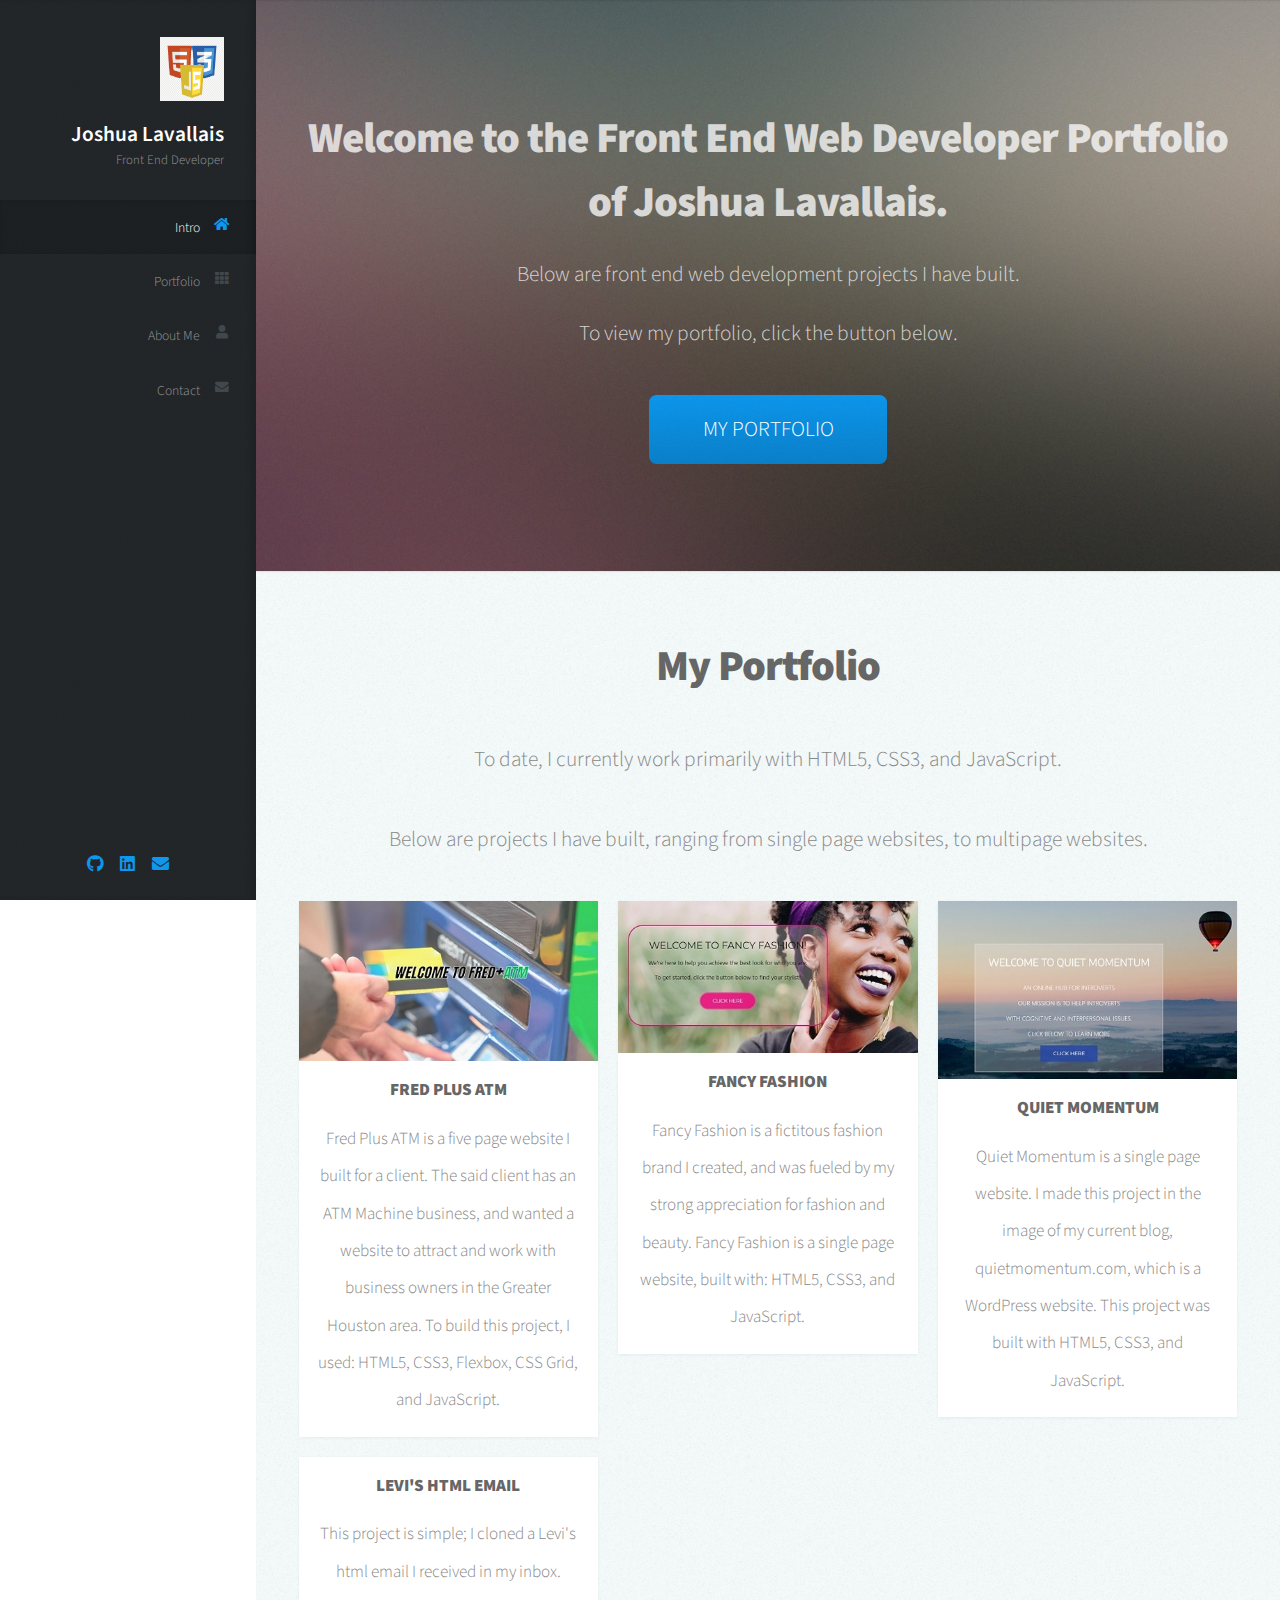
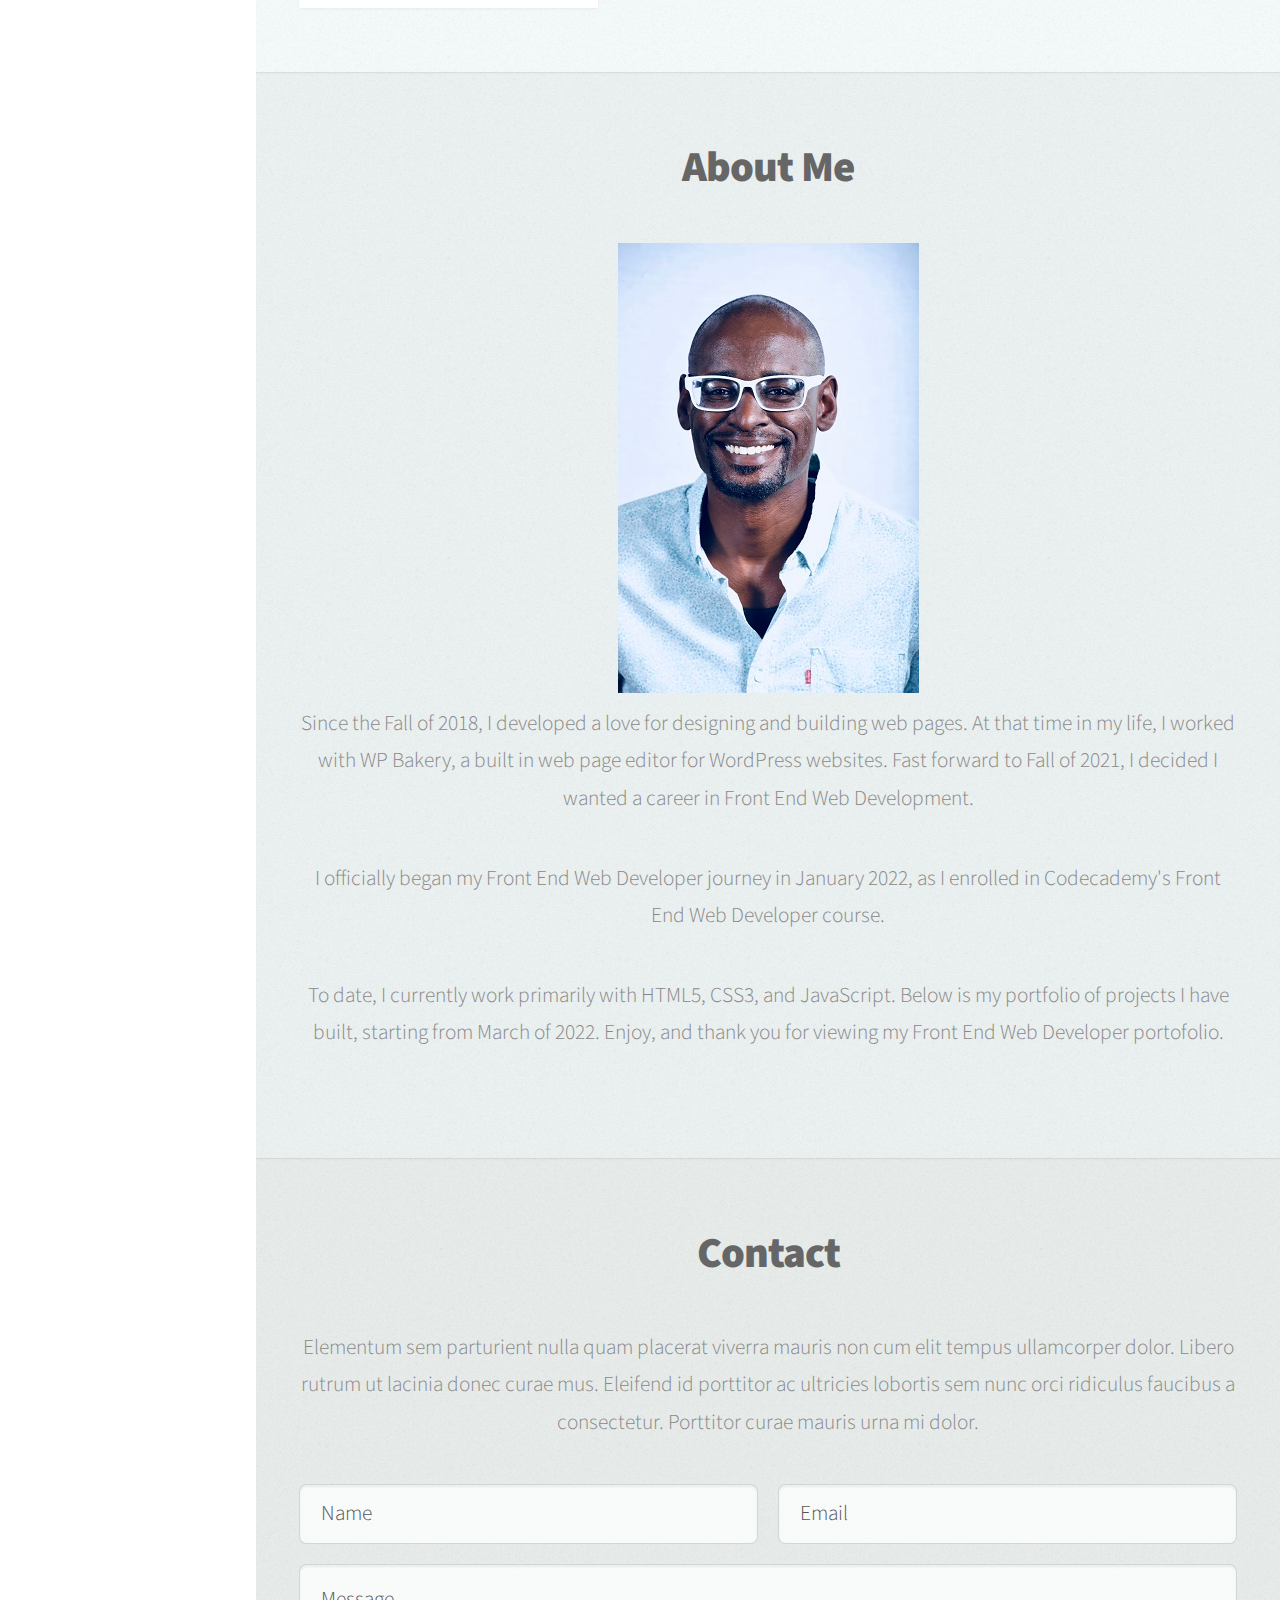
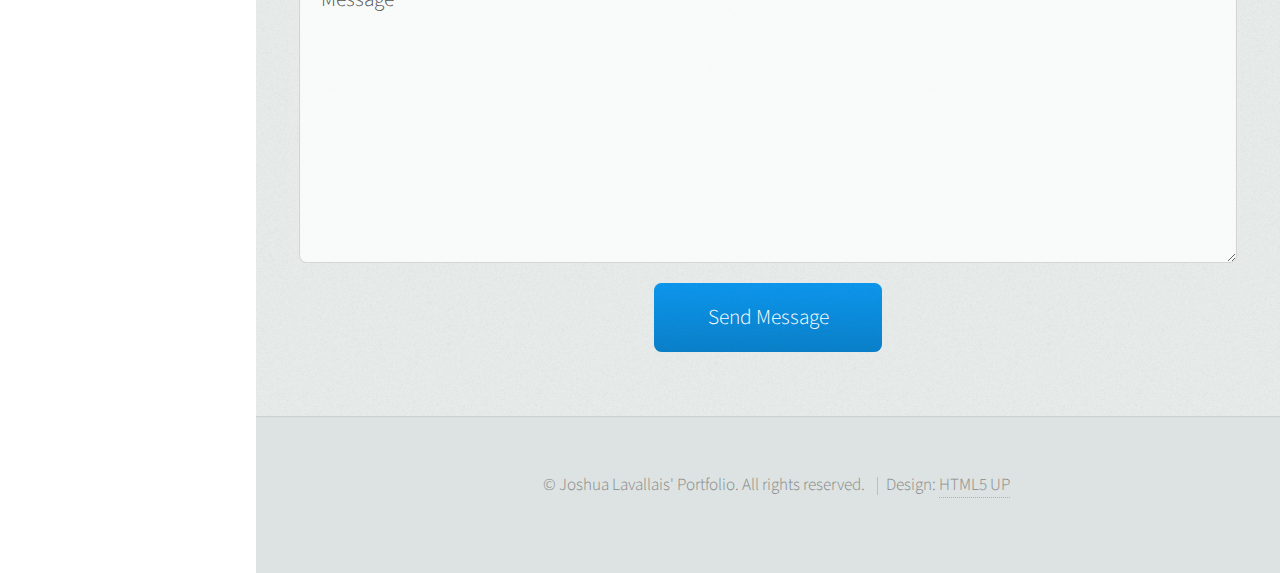
==== index.html @ dc290832 "Added new project link" ====
<!DOCTYPE HTML>
<!--
	Prologue by HTML5 UP
	html5up.net | @ajlkn
	Free for personal and commercial use under the CCA 3.0 license (html5up.net/license)
-->
<html>
	<head>
		<title>Prologue by HTML5 UP</title>
		<meta charset="utf-8" />
		<meta name="viewport" content="width=device-width, initial-scale=1, user-scalable=no" />
		<link rel="stylesheet" href="assets/css/main.css" />
	</head>
	<body class="is-preload">

		<!-- Header -->
			<div id="header">

				<div class="top">

					<!-- Logo -->
						<div id="logo">
							<span class="image avatar48"><img src="images/thefoundation.png" alt="" /></span>
							<h1 id="title">Joshua Lavallais</h1>
							<p>Front End Developer</p>
						</div>

					<!-- Nav -->
						<nav id="nav">
							<ul>
								<li><a href="#top" id="top-link"><span class="icon solid fa-home">Intro</span></a></li>
								<li><a href="#portfolio" id="portfolio-link"><span class="icon solid fa-th">Portfolio</span></a></li>
								<li><a href="#about" id="about-link"><span class="icon solid fa-user">About Me</span></a></li>
								<li><a href="#contact" id="contact-link"><span class="icon solid fa-envelope">Contact</span></a></li>
							</ul>
						</nav>

				</div>

				<div class="bottom">

					<!-- Social Icons -->
						<ul class="icons">

							<li><a href="#" class="icon brands fa-github"><span class="label">Github</span></a></li>
							<li><a href="#" class="icon brands fa-linkedin"><span class="label">Dribbble</span></a></li>
							<li><a href="#" class="icon solid fa-envelope"><span class="label">Email</span></a></li>
						</ul>

				</div>

			</div>

		<!-- Main -->
			<div id="main">

				<!-- Intro -->
					<section id="top" class="one dark cover">
						<div class="container">

							<header>
								<h2 class="alt">Welcome to the Front End Web Developer Portfolio</h2>
									<h2>of Joshua Lavallais.</h2>
								<p>Below are front end web development projects I have built.</p>
								<p>To view my portfolio, click the button below.</p>
							</header>

							<footer>
								<a href="#portfolio" class="button scrolly">MY PORTFOLIO</a>
							</footer>

						</div>
					</section>

				<!-- Portfolio -->
					<section id="portfolio" class="two">
						<div class="container">

							<header>
								<h2>My Portfolio</h2>
							</header>

							<p>To date, I currently work primarily with HTML5, CSS3, and JavaScript.</p>
							<p>Below are projects I have built, ranging from single page websites, to multipage websites.</p>

							<div class="row">
								<div class="col-4 col-12-mobile">
									<article class="item">
										<a href=https://joshuaj81.github.io/fredplusatm/index target="_blank" class="image fit"><img class="resize" src="images/fredplusatmthumb.jpg" alt="" /></a>
										<header>
											<h3>FRED PLUS ATM</h3>
											<p>Fred Plus ATM is a five page website I built for a client. The said client has an ATM Machine business, 
												and wanted a website to attract and work with business owners in the Greater Houston area. 
												To build this project, I used: HTML5, CSS3, Flexbox, CSS Grid, and JavaScript.</p>
										</header>
									</article>

								</div>
								<div class="col-4 col-12-mobile">
									<article class="item">
										<a href= https://joshuaj81.github.io/FANCYFASHIONPAGE/index target="_blank" class="image fit"><img class="resize" src="images/fancyfashiontitlecard.jpg" alt="" /></a>
										<header>
											<h3>FANCY FASHION</h3>
											<p>Fancy Fashion is a fictitous fashion brand I created, and was fueled by my strong appreciation for fashion and beauty. 
												Fancy Fashion is a single page website, built with: HTML5, CSS3, and JavaScript.</p>
										</header>
									</article>

								</div>
								<div class="col-4 col-12-mobile">
									<article class="item">
										<a href= https://joshuaj81.github.io/QuietMomentumProject/ target="_blank" class="image fit"><img class="resize" src="images/quietmomentumtitlecard.jpg" alt="" /></a>
										<header>
											<h3>QUIET MOMENTUM</h3>
											<p>Quiet Momentum is a single page website. I made this project in the image of my current blog, quietmomentum.com, 
												which is a WordPress website. This project was built with HTML5, CSS3, and JavaScript.</p>
										</header>
									</article>

								</div>

								<div class="col-4 col-12-mobile">
									<article class="item">
										<a href= https://joshuaj81.github.io/levis-html-email/ target="_blank" class="image fit"><img class="resize" src="images/levistitlecard.jpg" alt="" /></a>
										<header>
											<h3>LEVI'S HTML EMAIL</h3>
											<p>This project is simple; I cloned a Levi's html email I received in my inbox.</p>
										</header>
									</article>

								</div>

							</div>

						</div>
					</section>

				<!-- About Me -->
					<section id="about" class="three">
						<div class="container">

							<header>
								<h2>About Me</h2>
							</header>

							<img src="images/portfoliopic.jpg" alt="" />

							<p>Since the Fall of 2018, I developed a love for designing and building web pages. At that time in my life, I worked with WP Bakery, 
								a built in web page editor for WordPress websites. 
								Fast forward to Fall of 2021, I decided I wanted a career in Front End Web Development.</p>

								<p>I officially began my Front End Web Developer journey in January 2022, as I enrolled in Codecademy's Front End Web Developer course.</p>
								
								<p>To date, I currently work primarily with HTML5, CSS3, and JavaScript. 
								Below is my portfolio of projects I have built, starting from March of 2022. 
								Enjoy, and thank you for viewing my Front End Web Developer portofolio.</p>

						</div>
					</section>

				<!-- Contact -->
					<section id="contact" class="four">
						<div class="container">

							<header>
								<h2>Contact</h2>
							</header>

							<p>Elementum sem parturient nulla quam placerat viverra
							mauris non cum elit tempus ullamcorper dolor. Libero rutrum ut lacinia
							donec curae mus. Eleifend id porttitor ac ultricies lobortis sem nunc
							orci ridiculus faucibus a consectetur. Porttitor curae mauris urna mi dolor.</p>

							<form method="post" action="#">
								<div class="row">
									<div class="col-6 col-12-mobile"><input type="text" name="name" placeholder="Name" /></div>
									<div class="col-6 col-12-mobile"><input type="text" name="email" placeholder="Email" /></div>
									<div class="col-12">
										<textarea name="message" placeholder="Message"></textarea>
									</div>
									<div class="col-12">
										<input type="submit" value="Send Message" />
									</div>
								</div>
							</form>

						</div>
					</section>

			</div>

		<!-- Footer -->
			<div id="footer">

				<!-- Copyright -->
					<ul class="copyright">
						<li>&copy; Joshua Lavallais' Portfolio. All rights reserved.</li>
						<li>Design: <a href="http://html5up.net">HTML5 UP</a></li>
					</ul>

			</div>

		<!-- Scripts -->
			<script src="assets/js/jquery.min.js"></script>
			<script src="assets/js/jquery.scrolly.min.js"></script>
			<script src="assets/js/jquery.scrollex.min.js"></script>
			<script src="assets/js/browser.min.js"></script>
			<script src="assets/js/breakpoints.min.js"></script>
			<script src="assets/js/util.js"></script>
			<script src="assets/js/main.js"></script>

	</body>
</html>
---- assets/css/main.css ----
@import url("fontawesome-all.min.css");
@import url("https://fonts.googleapis.com/css?family=Source+Sans+Pro:300,300italic,400,600");

/*
	Prologue by HTML5 UP
	html5up.net | @ajlkn
	Free for personal and commercial use under the CCA 3.0 license (html5up.net/license)
*/

html, body, div, span, applet, object,
iframe, h1, h2, h3, h4, h5, h6, p, blockquote,
pre, a, abbr, acronym, address, big, cite,
code, del, dfn, em, img, ins, kbd, q, s, samp,
small, strike, strong, sub, sup, tt, var, b,
u, i, center, dl, dt, dd, ol, ul, li, fieldset,
form, label, legend, table, caption, tbody,
tfoot, thead, tr, th, td, article, aside,
canvas, details, embed, figure, figcaption,
footer, header, hgroup, menu, nav, output, ruby,
section, summary, time, mark, audio, video {
	margin: 0;
	padding: 0;
	border: 0;
	font-size: 100%;
	font: inherit;
	vertical-align: baseline;}

article, aside, details, figcaption, figure,
footer, header, hgroup, menu, nav, section {
	display: block;}

body {
	line-height: 1;
}

ol, ul {
	list-style: none;
}

blockquote, q {
	quotes: none;
}

	blockquote:before, blockquote:after, q:before, q:after {
		content: '';
		content: none;
	}

table {
	border-collapse: collapse;
	border-spacing: 0;
}

body {
	-webkit-text-size-adjust: none;
}

mark {
	background-color: transparent;
	color: inherit;
}

input::-moz-focus-inner {
	border: 0;
	padding: 0;
}

input, select, textarea {
	-moz-appearance: none;
	-webkit-appearance: none;
	-ms-appearance: none;
	appearance: none;
}

/* Basic */

	html {
		box-sizing: border-box;
	}

	*, *:before, *:after {
		box-sizing: inherit;
	}

	body {
		background: #fff;
		font-family: 'Source Sans Pro', sans-serif;
		font-size: 19pt;
		font-weight: 300;
		line-height: 1.75em;
		color: #888;
	}

		body.is-preload *, body.is-preload *:before, body.is-preload *:after {
			-moz-animation: none !important;
			-webkit-animation: none !important;
			-ms-animation: none !important;
			animation: none !important;
			-moz-transition: none !important;
			-webkit-transition: none !important;
			-ms-transition: none !important;
			transition: none !important;
		}

	input, textarea, select {
		font-family: 'Source Sans Pro', sans-serif;
		font-size: 19pt;
		font-weight: 300;
		line-height: 1.75em;
		color: #888;
	}

	h1, h2, h3, h4, h5, h6 {
		font-weight: 900;
		color: #666;
		line-height: 1.5em;
	}

	h1 a, h2 a, h3 a, h4 a, h5 a, h6 a {
		color: inherit;
		text-decoration: none;
	}

		h1 a strong, h2 a strong, h3 a strong, h4 a strong, h5 a strong, h6 a strong {
			color: #333;
		}

	h2 {
		font-size: 2em;
		letter-spacing: -1px;
	}

		h2.alt {
			color: #888;
		}

			h2.alt strong {
				color: #666;
			}

	h3 {
		font-size: 1.5em;
	}

	header {
		margin: 0 0 2em 0;
	}

		header > p {
			margin: 1em 0 0 0;
		}

	footer {
		margin: 2em 0 0 0;
	}

	strong, b {
		font-weight: 300;
		color: #666;
	}

	em, i {
		font-style: italic;
	}

	a {
		text-decoration: none;
		color: inherit;
		border-bottom: dotted 1px rgba(128, 128, 128, 0.5);
		-moz-transition: color 0.35s ease-in-out, border-bottom-color 0.35s ease-in-out;
		-webkit-transition: color 0.35s ease-in-out, border-bottom-color 0.35s ease-in-out;
		-ms-transition: color 0.35s ease-in-out, border-bottom-color 0.35s ease-in-out;
		transition: color 0.35s ease-in-out, border-bottom-color 0.35s ease-in-out;
		outline: 0;
	}

		a:hover {
			color: #E27689;
			border-bottom-color: rgba(255, 255, 255, 0);
		}

	sub {
		position: relative;
		top: 0.5em;
		font-size: 0.8em;
	}

	sup {
		position: relative;
		top: -0.5em;
		font-size: 0.8em;
	}

	hr {
		border: 0;
		border-top: solid 1px #ddd;
	}

	blockquote {
		border-left: solid 0.5em #ddd;
		padding: 1em 0 1em 2em;
		font-style: italic;
	}

	p, ul, ol, dl, table {
		margin-bottom: 2em;
	}

	br.clear {
		clear: both;
	}

/* Container */

	.container {
		margin: 0 auto;
		max-width: 100%;
		width: 1400px;
	}

		@media screen and (min-width: 961px) and (max-width: 1880px) {

			.container {
				width: 1200px;
			}

		}

		@media screen and (min-width: 961px) and (max-width: 1620px) {

			.container {
				width: 960px;
			}

		}

		@media screen and (min-width: 961px) and (max-width: 1320px) {

			.container {
				width: 100%;
			}

		}

		@media screen and (max-width: 960px) {

			.container {
				width: 100%;
			}

		}

		@media screen and (max-width: 736px) {

			.container {
				width: 100%;
			}

		}

/* Row */

	.row {
		display: flex;
		flex-wrap: wrap;
		box-sizing: border-box;
		align-items: stretch;
	}

		.row > * {
			box-sizing: border-box;
		}

		.row.gtr-uniform > * > :last-child {
			margin-bottom: 0;
		}

		.row.aln-left {
			justify-content: flex-start;
		}

		.row.aln-center {
			justify-content: center;
		}

		.row.aln-right {
			justify-content: flex-end;
		}

		.row.aln-top {
			align-items: flex-start;
		}

		.row.aln-middle {
			align-items: center;
		}

		.row.aln-bottom {
			align-items: flex-end;
		}

		.row > .imp {
			order: -1;
		}

		.row > .col-1 {
			width: 8.33333%;
		}

		.row > .off-1 {
			margin-left: 8.33333%;
		}

		.row > .col-2 {
			width: 16.66667%;
		}

		.row > .off-2 {
			margin-left: 16.66667%;
		}

		.row > .col-3 {
			width: 25%;
		}

		.row > .off-3 {
			margin-left: 25%;
		}

		.row > .col-4 {
			width: 33.33333%;
		}

		.row > .off-4 {
			margin-left: 33.33333%;
		}

		.row > .col-5 {
			width: 41.66667%;
		}

		.row > .off-5 {
			margin-left: 41.66667%;
		}

		.row > .col-6 {
			width: 50%;
		}

		.row > .off-6 {
			margin-left: 50%;
		}

		.row > .col-7 {
			width: 58.33333%;
		}

		.row > .off-7 {
			margin-left: 58.33333%;
		}

		.row > .col-8 {
			width: 66.66667%;
		}

		.row > .off-8 {
			margin-left: 66.66667%;
		}

		.row > .col-9 {
			width: 75%;
		}

		.row > .off-9 {
			margin-left: 75%;
		}

		.row > .col-10 {
			width: 83.33333%;
		}

		.row > .off-10 {
			margin-left: 83.33333%;
		}

		.row > .col-11 {
			width: 91.66667%;
		}

		.row > .off-11 {
			margin-left: 91.66667%;
		}

		.row > .col-12 {
			width: 100%;
		}

		.row > .off-12 {
			margin-left: 100%;
		}

		.row.gtr-0 {
			margin-top: 0px;
			margin-left: 0px;
		}

			.row.gtr-0 > * {
				padding: 0px 0 0 0px;
			}

			.row.gtr-0.gtr-uniform {
				margin-top: 0px;
			}

				.row.gtr-0.gtr-uniform > * {
					padding-top: 0px;
				}

		.row.gtr-25 {
			margin-top: -10px;
			margin-left: -10px;
		}

			.row.gtr-25 > * {
				padding: 10px 0 0 10px;
			}

			.row.gtr-25.gtr-uniform {
				margin-top: -10px;
			}

				.row.gtr-25.gtr-uniform > * {
					padding-top: 10px;
				}

		.row.gtr-50 {
			margin-top: -20px;
			margin-left: -20px;
		}

			.row.gtr-50 > * {
				padding: 20px 0 0 20px;
			}

			.row.gtr-50.gtr-uniform {
				margin-top: -20px;
			}

				.row.gtr-50.gtr-uniform > * {
					padding-top: 20px;
				}

		.row {
			margin-top: -40px;
			margin-left: -40px;
		}

			.row > * {
				padding: 40px 0 0 40px;
			}

			.row.gtr-uniform {
				margin-top: -40px;
			}

				.row.gtr-uniform > * {
					padding-top: 40px;
				}

		.row.gtr-150 {
			margin-top: -60px;
			margin-left: -60px;
		}

			.row.gtr-150 > * {
				padding: 60px 0 0 60px;
			}

			.row.gtr-150.gtr-uniform {
				margin-top: -60px;
			}

				.row.gtr-150.gtr-uniform > * {
					padding-top: 60px;
				}

		.row.gtr-200 {
			margin-top: -80px;
			margin-left: -80px;
		}

			.row.gtr-200 > * {
				padding: 80px 0 0 80px;
			}

			.row.gtr-200.gtr-uniform {
				margin-top: -80px;
			}

				.row.gtr-200.gtr-uniform > * {
					padding-top: 80px;
				}

		@media screen and (min-width: 961px) and (max-width: 1880px) {

			.row {
				display: flex;
				flex-wrap: wrap;
				box-sizing: border-box;
				align-items: stretch;
			}

				.row > * {
					box-sizing: border-box;
				}

				.row.gtr-uniform > * > :last-child {
					margin-bottom: 0;
				}

				.row.aln-left {
					justify-content: flex-start;
				}

				.row.aln-center {
					justify-content: center;
				}

				.row.aln-right {
					justify-content: flex-end;
				}

				.row.aln-top {
					align-items: flex-start;
				}

				.row.aln-middle {
					align-items: center;
				}

				.row.aln-bottom {
					align-items: flex-end;
				}

				.row > .imp-wide {
					order: -1;
				}

				.row > .col-1-wide {
					width: 8.33333%;
				}

				.row > .off-1-wide {
					margin-left: 8.33333%;
				}

				.row > .col-2-wide {
					width: 16.66667%;
				}

				.row > .off-2-wide {
					margin-left: 16.66667%;
				}

				.row > .col-3-wide {
					width: 25%;
				}

				.row > .off-3-wide {
					margin-left: 25%;
				}

				.row > .col-4-wide {
					width: 33.33333%;
				}

				.row > .off-4-wide {
					margin-left: 33.33333%;
				}

				.row > .col-5-wide {
					width: 41.66667%;
				}

				.row > .off-5-wide {
					margin-left: 41.66667%;
				}

				.row > .col-6-wide {
					width: 50%;
				}

				.row > .off-6-wide {
					margin-left: 50%;
				}

				.row > .col-7-wide {
					width: 58.33333%;
				}

				.row > .off-7-wide {
					margin-left: 58.33333%;
				}

				.row > .col-8-wide {
					width: 66.66667%;
				}

				.row > .off-8-wide {
					margin-left: 66.66667%;
				}

				.row > .col-9-wide {
					width: 75%;
				}

				.row > .off-9-wide {
					margin-left: 75%;
				}

				.row > .col-10-wide {
					width: 83.33333%;
				}

				.row > .off-10-wide {
					margin-left: 83.33333%;
				}

				.row > .col-11-wide {
					width: 91.66667%;
				}

				.row > .off-11-wide {
					margin-left: 91.66667%;
				}

				.row > .col-12-wide {
					width: 100%;
				}

				.row > .off-12-wide {
					margin-left: 100%;
				}

				.row.gtr-0 {
					margin-top: 0px;
					margin-left: 0px;
				}

					.row.gtr-0 > * {
						padding: 0px 0 0 0px;
					}

					.row.gtr-0.gtr-uniform {
						margin-top: 0px;
					}

						.row.gtr-0.gtr-uniform > * {
							padding-top: 0px;
						}

				.row.gtr-25 {
					margin-top: -10px;
					margin-left: -10px;
				}

					.row.gtr-25 > * {
						padding: 10px 0 0 10px;
					}

					.row.gtr-25.gtr-uniform {
						margin-top: -10px;
					}

						.row.gtr-25.gtr-uniform > * {
							padding-top: 10px;
						}

				.row.gtr-50 {
					margin-top: -20px;
					margin-left: -20px;
				}

					.row.gtr-50 > * {
						padding: 20px 0 0 20px;
					}

					.row.gtr-50.gtr-uniform {
						margin-top: -20px;
					}

						.row.gtr-50.gtr-uniform > * {
							padding-top: 20px;
						}

				.row {
					margin-top: -40px;
					margin-left: -40px;
				}

					.row > * {
						padding: 40px 0 0 40px;
					}

					.row.gtr-uniform {
						margin-top: -40px;
					}

						.row.gtr-uniform > * {
							padding-top: 40px;
						}

				.row.gtr-150 {
					margin-top: -60px;
					margin-left: -60px;
				}

					.row.gtr-150 > * {
						padding: 60px 0 0 60px;
					}

					.row.gtr-150.gtr-uniform {
						margin-top: -60px;
					}

						.row.gtr-150.gtr-uniform > * {
							padding-top: 60px;
						}

				.row.gtr-200 {
					margin-top: -80px;
					margin-left: -80px;
				}

					.row.gtr-200 > * {
						padding: 80px 0 0 80px;
					}

					.row.gtr-200.gtr-uniform {
						margin-top: -80px;
					}

						.row.gtr-200.gtr-uniform > * {
							padding-top: 80px;
						}

		}

		@media screen and (min-width: 961px) and (max-width: 1620px) {

			.row {
				display: flex;
				flex-wrap: wrap;
				box-sizing: border-box;
				align-items: stretch;
			}

				.row > * {
					box-sizing: border-box;
				}

				.row.gtr-uniform > * > :last-child {
					margin-bottom: 0;
				}

				.row.aln-left {
					justify-content: flex-start;
				}

				.row.aln-center {
					justify-content: center;
				}

				.row.aln-right {
					justify-content: flex-end;
				}

				.row.aln-top {
					align-items: flex-start;
				}

				.row.aln-middle {
					align-items: center;
				}

				.row.aln-bottom {
					align-items: flex-end;
				}

				.row > .imp-normal {
					order: -1;
				}

				.row > .col-1-normal {
					width: 8.33333%;
				}

				.row > .off-1-normal {
					margin-left: 8.33333%;
				}

				.row > .col-2-normal {
					width: 16.66667%;
				}

				.row > .off-2-normal {
					margin-left: 16.66667%;
				}

				.row > .col-3-normal {
					width: 25%;
				}

				.row > .off-3-normal {
					margin-left: 25%;
				}

				.row > .col-4-normal {
					width: 33.33333%;
				}

				.row > .off-4-normal {
					margin-left: 33.33333%;
				}

				.row > .col-5-normal {
					width: 41.66667%;
				}

				.row > .off-5-normal {
					margin-left: 41.66667%;
				}

				.row > .col-6-normal {
					width: 50%;
				}

				.row > .off-6-normal {
					margin-left: 50%;
				}

				.row > .col-7-normal {
					width: 58.33333%;
				}

				.row > .off-7-normal {
					margin-left: 58.33333%;
				}

				.row > .col-8-normal {
					width: 66.66667%;
				}

				.row > .off-8-normal {
					margin-left: 66.66667%;
				}

				.row > .col-9-normal {
					width: 75%;
				}

				.row > .off-9-normal {
					margin-left: 75%;
				}

				.row > .col-10-normal {
					width: 83.33333%;
				}

				.row > .off-10-normal {
					margin-left: 83.33333%;
				}

				.row > .col-11-normal {
					width: 91.66667%;
				}

				.row > .off-11-normal {
					margin-left: 91.66667%;
				}

				.row > .col-12-normal {
					width: 100%;
				}

				.row > .off-12-normal {
					margin-left: 100%;
				}

				.row.gtr-0 {
					margin-top: 0px;
					margin-left: 0px;
				}

					.row.gtr-0 > * {
						padding: 0px 0 0 0px;
					}

					.row.gtr-0.gtr-uniform {
						margin-top: 0px;
					}

						.row.gtr-0.gtr-uniform > * {
							padding-top: 0px;
						}

				.row.gtr-25 {
					margin-top: -10px;
					margin-left: -10px;
				}

					.row.gtr-25 > * {
						padding: 10px 0 0 10px;
					}

					.row.gtr-25.gtr-uniform {
						margin-top: -10px;
					}

						.row.gtr-25.gtr-uniform > * {
							padding-top: 10px;
						}

				.row.gtr-50 {
					margin-top: -20px;
					margin-left: -20px;
				}

					.row.gtr-50 > * {
						padding: 20px 0 0 20px;
					}

					.row.gtr-50.gtr-uniform {
						margin-top: -20px;
					}

						.row.gtr-50.gtr-uniform > * {
							padding-top: 20px;
						}

				.row {
					margin-top: -40px;
					margin-left: -40px;
				}

					.row > * {
						padding: 40px 0 0 40px;
					}

					.row.gtr-uniform {
						margin-top: -40px;
					}

						.row.gtr-uniform > * {
							padding-top: 40px;
						}

				.row.gtr-150 {
					margin-top: -60px;
					margin-left: -60px;
				}

					.row.gtr-150 > * {
						padding: 60px 0 0 60px;
					}

					.row.gtr-150.gtr-uniform {
						margin-top: -60px;
					}

						.row.gtr-150.gtr-uniform > * {
							padding-top: 60px;
						}

				.row.gtr-200 {
					margin-top: -80px;
					margin-left: -80px;
				}

					.row.gtr-200 > * {
						padding: 80px 0 0 80px;
					}

					.row.gtr-200.gtr-uniform {
						margin-top: -80px;
					}

						.row.gtr-200.gtr-uniform > * {
							padding-top: 80px;
						}

		}

		@media screen and (min-width: 961px) and (max-width: 1320px) {

			.row {
				display: flex;
				flex-wrap: wrap;
				box-sizing: border-box;
				align-items: stretch;
			}

				.row > * {
					box-sizing: border-box;
				}

				.row.gtr-uniform > * > :last-child {
					margin-bottom: 0;
				}

				.row.aln-left {
					justify-content: flex-start;
				}

				.row.aln-center {
					justify-content: center;
				}

				.row.aln-right {
					justify-content: flex-end;
				}

				.row.aln-top {
					align-items: flex-start;
				}

				.row.aln-middle {
					align-items: center;
				}

				.row.aln-bottom {
					align-items: flex-end;
				}

				.row > .imp-narrow {
					order: -1;
				}

				.row > .col-1-narrow {
					width: 8.33333%;
				}

				.row > .off-1-narrow {
					margin-left: 8.33333%;
				}

				.row > .col-2-narrow {
					width: 16.66667%;
				}

				.row > .off-2-narrow {
					margin-left: 16.66667%;
				}

				.row > .col-3-narrow {
					width: 25%;
				}

				.row > .off-3-narrow {
					margin-left: 25%;
				}

				.row > .col-4-narrow {
					width: 33.33333%;
				}

				.row > .off-4-narrow {
					margin-left: 33.33333%;
				}

				.row > .col-5-narrow {
					width: 41.66667%;
				}

				.row > .off-5-narrow {
					margin-left: 41.66667%;
				}

				.row > .col-6-narrow {
					width: 50%;
				}

				.row > .off-6-narrow {
					margin-left: 50%;
				}

				.row > .col-7-narrow {
					width: 58.33333%;
				}

				.row > .off-7-narrow {
					margin-left: 58.33333%;
				}

				.row > .col-8-narrow {
					width: 66.66667%;
				}

				.row > .off-8-narrow {
					margin-left: 66.66667%;
				}

				.row > .col-9-narrow {
					width: 75%;
				}

				.row > .off-9-narrow {
					margin-left: 75%;
				}

				.row > .col-10-narrow {
					width: 83.33333%;
				}

				.row > .off-10-narrow {
					margin-left: 83.33333%;
				}

				.row > .col-11-narrow {
					width: 91.66667%;
				}

				.row > .off-11-narrow {
					margin-left: 91.66667%;
				}

				.row > .col-12-narrow {
					width: 100%;
				}

				.row > .off-12-narrow {
					margin-left: 100%;
				}

				.row.gtr-0 {
					margin-top: 0px;
					margin-left: 0px;
				}

					.row.gtr-0 > * {
						padding: 0px 0 0 0px;
					}

					.row.gtr-0.gtr-uniform {
						margin-top: 0px;
					}

						.row.gtr-0.gtr-uniform > * {
							padding-top: 0px;
						}

				.row.gtr-25 {
					margin-top: -5px;
					margin-left: -5px;
				}

					.row.gtr-25 > * {
						padding: 5px 0 0 5px;
					}

					.row.gtr-25.gtr-uniform {
						margin-top: -5px;
					}

						.row.gtr-25.gtr-uniform > * {
							padding-top: 5px;
						}

				.row.gtr-50 {
					margin-top: -10px;
					margin-left: -10px;
				}

					.row.gtr-50 > * {
						padding: 10px 0 0 10px;
					}

					.row.gtr-50.gtr-uniform {
						margin-top: -10px;
					}

						.row.gtr-50.gtr-uniform > * {
							padding-top: 10px;
						}

				.row {
					margin-top: -20px;
					margin-left: -20px;
				}

					.row > * {
						padding: 20px 0 0 20px;
					}

					.row.gtr-uniform {
						margin-top: -20px;
					}

						.row.gtr-uniform > * {
							padding-top: 20px;
						}

				.row.gtr-150 {
					margin-top: -30px;
					margin-left: -30px;
				}

					.row.gtr-150 > * {
						padding: 30px 0 0 30px;
					}

					.row.gtr-150.gtr-uniform {
						margin-top: -30px;
					}

						.row.gtr-150.gtr-uniform > * {
							padding-top: 30px;
						}

				.row.gtr-200 {
					margin-top: -40px;
					margin-left: -40px;
				}

					.row.gtr-200 > * {
						padding: 40px 0 0 40px;
					}

					.row.gtr-200.gtr-uniform {
						margin-top: -40px;
					}

						.row.gtr-200.gtr-uniform > * {
							padding-top: 40px;
						}

		}

		@media screen and (max-width: 960px) {

			.row {
				display: flex;
				flex-wrap: wrap;
				box-sizing: border-box;
				align-items: stretch;
			}

				.row > * {
					box-sizing: border-box;
				}

				.row.gtr-uniform > * > :last-child {
					margin-bottom: 0;
				}

				.row.aln-left {
					justify-content: flex-start;
				}

				.row.aln-center {
					justify-content: center;
				}

				.row.aln-right {
					justify-content: flex-end;
				}

				.row.aln-top {
					align-items: flex-start;
				}

				.row.aln-middle {
					align-items: center;
				}

				.row.aln-bottom {
					align-items: flex-end;
				}

				.row > .imp-narrower {
					order: -1;
				}

				.row > .col-1-narrower {
					width: 8.33333%;
				}

				.row > .off-1-narrower {
					margin-left: 8.33333%;
				}

				.row > .col-2-narrower {
					width: 16.66667%;
				}

				.row > .off-2-narrower {
					margin-left: 16.66667%;
				}

				.row > .col-3-narrower {
					width: 25%;
				}

				.row > .off-3-narrower {
					margin-left: 25%;
				}

				.row > .col-4-narrower {
					width: 33.33333%;
				}

				.row > .off-4-narrower {
					margin-left: 33.33333%;
				}

				.row > .col-5-narrower {
					width: 41.66667%;
				}

				.row > .off-5-narrower {
					margin-left: 41.66667%;
				}

				.row > .col-6-narrower {
					width: 50%;
				}

				.row > .off-6-narrower {
					margin-left: 50%;
				}

				.row > .col-7-narrower {
					width: 58.33333%;
				}

				.row > .off-7-narrower {
					margin-left: 58.33333%;
				}

				.row > .col-8-narrower {
					width: 66.66667%;
				}

				.row > .off-8-narrower {
					margin-left: 66.66667%;
				}

				.row > .col-9-narrower {
					width: 75%;
				}

				.row > .off-9-narrower {
					margin-left: 75%;
				}

				.row > .col-10-narrower {
					width: 83.33333%;
				}

				.row > .off-10-narrower {
					margin-left: 83.33333%;
				}

				.row > .col-11-narrower {
					width: 91.66667%;
				}

				.row > .off-11-narrower {
					margin-left: 91.66667%;
				}

				.row > .col-12-narrower {
					width: 100%;
				}

				.row > .off-12-narrower {
					margin-left: 100%;
				}

				.row.gtr-0 {
					margin-top: 0px;
					margin-left: 0px;
				}

					.row.gtr-0 > * {
						padding: 0px 0 0 0px;
					}

					.row.gtr-0.gtr-uniform {
						margin-top: 0px;
					}

						.row.gtr-0.gtr-uniform > * {
							padding-top: 0px;
						}

				.row.gtr-25 {
					margin-top: -5px;
					margin-left: -5px;
				}

					.row.gtr-25 > * {
						padding: 5px 0 0 5px;
					}

					.row.gtr-25.gtr-uniform {
						margin-top: -5px;
					}

						.row.gtr-25.gtr-uniform > * {
							padding-top: 5px;
						}

				.row.gtr-50 {
					margin-top: -10px;
					margin-left: -10px;
				}

					.row.gtr-50 > * {
						padding: 10px 0 0 10px;
					}

					.row.gtr-50.gtr-uniform {
						margin-top: -10px;
					}

						.row.gtr-50.gtr-uniform > * {
							padding-top: 10px;
						}

				.row {
					margin-top: -20px;
					margin-left: -20px;
				}

					.row > * {
						padding: 20px 0 0 20px;
					}

					.row.gtr-uniform {
						margin-top: -20px;
					}

						.row.gtr-uniform > * {
							padding-top: 20px;
						}

				.row.gtr-150 {
					margin-top: -30px;
					margin-left: -30px;
				}

					.row.gtr-150 > * {
						padding: 30px 0 0 30px;
					}

					.row.gtr-150.gtr-uniform {
						margin-top: -30px;
					}

						.row.gtr-150.gtr-uniform > * {
							padding-top: 30px;
						}

				.row.gtr-200 {
					margin-top: -40px;
					margin-left: -40px;
				}

					.row.gtr-200 > * {
						padding: 40px 0 0 40px;
					}

					.row.gtr-200.gtr-uniform {
						margin-top: -40px;
					}

						.row.gtr-200.gtr-uniform > * {
							padding-top: 40px;
						}

		}

		@media screen and (max-width: 736px) {

			.row {
				display: flex;
				flex-wrap: wrap;
				box-sizing: border-box;
				align-items: stretch;
			}

				.row > * {
					box-sizing: border-box;
				}

				.row.gtr-uniform > * > :last-child {
					margin-bottom: 0;
				}

				.row.aln-left {
					justify-content: flex-start;
				}

				.row.aln-center {
					justify-content: center;
				}

				.row.aln-right {
					justify-content: flex-end;
				}

				.row.aln-top {
					align-items: flex-start;
				}

				.row.aln-middle {
					align-items: center;
				}

				.row.aln-bottom {
					align-items: flex-end;
				}

				.row > .imp-mobile {
					order: -1;
				}

				.row > .col-1-mobile {
					width: 8.33333%;
				}

				.row > .off-1-mobile {
					margin-left: 8.33333%;
				}

				.row > .col-2-mobile {
					width: 16.66667%;
				}

				.row > .off-2-mobile {
					margin-left: 16.66667%;
				}

				.row > .col-3-mobile {
					width: 25%;
				}

				.row > .off-3-mobile {
					margin-left: 25%;
				}

				.row > .col-4-mobile {
					width: 33.33333%;
				}

				.row > .off-4-mobile {
					margin-left: 33.33333%;
				}

				.row > .col-5-mobile {
					width: 41.66667%;
				}

				.row > .off-5-mobile {
					margin-left: 41.66667%;
				}

				.row > .col-6-mobile {
					width: 50%;
				}

				.row > .off-6-mobile {
					margin-left: 50%;
				}

				.row > .col-7-mobile {
					width: 58.33333%;
				}

				.row > .off-7-mobile {
					margin-left: 58.33333%;
				}

				.row > .col-8-mobile {
					width: 66.66667%;
				}

				.row > .off-8-mobile {
					margin-left: 66.66667%;
				}

				.row > .col-9-mobile {
					width: 75%;
				}

				.row > .off-9-mobile {
					margin-left: 75%;
				}

				.row > .col-10-mobile {
					width: 83.33333%;
				}

				.row > .off-10-mobile {
					margin-left: 83.33333%;
				}

				.row > .col-11-mobile {
					width: 91.66667%;
				}

				.row > .off-11-mobile {
					margin-left: 91.66667%;
				}

				.row > .col-12-mobile {
					width: 100%;
				}

				.row > .off-12-mobile {
					margin-left: 100%;
				}

				.row.gtr-0 {
					margin-top: 0px;
					margin-left: 0px;
				}

					.row.gtr-0 > * {
						padding: 0px 0 0 0px;
					}

					.row.gtr-0.gtr-uniform {
						margin-top: 0px;
					}

						.row.gtr-0.gtr-uniform > * {
							padding-top: 0px;
						}

				.row.gtr-25 {
					margin-top: -5px;
					margin-left: -5px;
				}

					.row.gtr-25 > * {
						padding: 5px 0 0 5px;
					}

					.row.gtr-25.gtr-uniform {
						margin-top: -5px;
					}

						.row.gtr-25.gtr-uniform > * {
							padding-top: 5px;
						}

				.row.gtr-50 {
					margin-top: -10px;
					margin-left: -10px;
				}

					.row.gtr-50 > * {
						padding: 10px 0 0 10px;
					}

					.row.gtr-50.gtr-uniform {
						margin-top: -10px;
					}

						.row.gtr-50.gtr-uniform > * {
							padding-top: 10px;
						}

				.row {
					margin-top: -20px;
					margin-left: -20px;
				}

					.row > * {
						padding: 20px 0 0 20px;
					}

					.row.gtr-uniform {
						margin-top: -20px;
					}

						.row.gtr-uniform > * {
							padding-top: 20px;
						}

				.row.gtr-150 {
					margin-top: -30px;
					margin-left: -30px;
				}

					.row.gtr-150 > * {
						padding: 30px 0 0 30px;
					}

					.row.gtr-150.gtr-uniform {
						margin-top: -30px;
					}

						.row.gtr-150.gtr-uniform > * {
							padding-top: 30px;
						}

				.row.gtr-200 {
					margin-top: -40px;
					margin-left: -40px;
				}

					.row.gtr-200 > * {
						padding: 40px 0 0 40px;
					}

					.row.gtr-200.gtr-uniform {
						margin-top: -40px;
					}

						.row.gtr-200.gtr-uniform > * {
							padding-top: 40px;
						}

		}

/* Sections/Article */

	section, article {
		margin-bottom: 3em;
	}

		section > :last-child,
		section > .container, section:last-child, article > :last-child,
		article > .container, article:last-child {
			margin-bottom: 0;
		}

		.row > section, .row > article {
			margin-bottom: 0;
		}

/* Image */

	.image {
		display: inline-block;
		border: 0;
	}

		.image img {
			display: block;
			width: 100%;
		}

		.image.avatar48 {
			width: 64px;
			height: 64px;
			
		}

			.image.avatar48 img {
				width: 64px;
				height: 64px;
			}

		.image.fit {
			display: block;
			width: 100%;
		}

		.image.featured {
			display: block;
			width: 100%;
			margin: 0 0 2em 0;
		}

		.image.left {
			float: left;
			margin: 0 2em 2em 0;
		}

		.image.centered {
			display: block;
			margin: 0 0 2em 0;
		}

			.image.centered img {
				margin: 0 auto;
				width: auto;
			}

/* List */

	ul {
		list-style: disc;
		padding-left: 1em;
	}

		ul li {
			padding-left: 0.5em;
		}

	ol {
		list-style: decimal;
		padding-left: 1.25em;
	}

		ol li {
			padding-left: 0.25em;
		}

/* Icons */

	ul.icons {
		cursor: default;
		list-style: none;
		padding-left: 0;
	}

		ul.icons li {
			display: inline-block;
			padding-left: 0;
		}

		ul.icons a {
			display: inline-block;
			width: 2em;
			height: 2em;
			line-height: 2em;
			text-align: center;
			border: 0;
		}

/* Form */

	form label {
		display: block;
		text-align: left;
		margin-bottom: 0.5em;
	}

	form input[type="text"],
	form input[type="email"],
	form input[type="password"],
	form select,
	form textarea {
		position: relative;
		-webkit-appearance: none;
		display: block;
		border: 0;
		outline: 0;
		background: #fff;
		background: rgba(255, 255, 255, 0.75);
		width: 100%;
		border-radius: 0.35em;
		padding: 0.75em 1em 0.75em 1em;
		box-shadow: inset 0 0.1em 0.1em 0 rgba(0, 0, 0, 0.05);
		border: solid 1px rgba(0, 0, 0, 0.15);
		-moz-transition: all 0.35s ease-in-out;
		-webkit-transition: all 0.35s ease-in-out;
		-ms-transition: all 0.35s ease-in-out;
		transition: all 0.35s ease-in-out;
	}

		form input[type="text"]:focus,
		form input[type="email"]:focus,
		form input[type="password"]:focus,
		form select:focus,
		form textarea:focus {
			box-shadow: 0 0 2px 1px #8ebebc;
			background: #fff;
		}

	form input[type="text"],
	form input[type="email"],
	form input[type="password"],
	form select {
		line-height: 1.25em;
	}

	form textarea {
		min-height: 14em;
	}

	form ::-webkit-input-placeholder {
		color: #555 !important;
	}

	form :-moz-placeholder {
		color: #555 !important;
	}

	form ::-moz-placeholder {
		color: #555 !important;
	}

	form :-ms-input-placeholder {
		color: #555 !important;
	}

	form ::-moz-focus-inner {
		border: 0;
	}

/* Table */

	table {
		width: 100%;
		text-align: left;
	}

		table tbody tr:nth-child(2n+2) {
			background: #f4f4f4;
		}

		table td {
			padding: 0.5em 1em 0.5em 1em;
		}

		table th {
			text-align: left;
			padding: 0.5em 1em 0.5em 1em;
			color: #fff;
			background: #222729 url("images/overlay.png");
		}

		table thead {
			background: #444;
			color: #fff;
		}

		table tfoot {
			background: #eee;
		}

/* Button */

	input[type="button"],
	input[type="submit"],
	input[type="reset"],
	button,
	.button {
		position: relative;
		display: inline-block;
		border-radius: 0.35em;
		color: #fff !important;
		text-decoration: none;
		padding: 0.75em 2.5em 0.75em 2.5em;
		background-color: #0d97ed;
		border: 0;
		cursor: pointer;
		background-image: -moz-linear-gradient(top, rgba(0, 0, 0, 0), rgba(0, 0, 0, 0.15)), url("images/overlay.png");
		background-image: -webkit-linear-gradient(top, rgba(0, 0, 0, 0), rgba(0, 0, 0, 0.15)), url("images/overlay.png");
		background-image: -ms-linear-gradient(top, rgba(0, 0, 0, 0), rgba(0, 0, 0, 0.15)), url("images/overlay.png");
		background-image: linear-gradient(top, rgba(0, 0, 0, 0), rgba(0, 0, 0, 0.15)), url("images/overlay.png");
		-moz-transition: background-color 0.35s ease-in-out;
		-webkit-transition: background-color 0.35s ease-in-out;
		-ms-transition: background-color 0.35s ease-in-out;
		transition: background-color 0.35s ease-in-out;
	}

		input[type="button"]:hover,
		input[type="submit"]:hover,
		input[type="reset"]:hover,
		button:hover,
		.button:hover {
			background-color: #9ececc;
		}

		input[type="button"]:active,
		input[type="submit"]:active,
		input[type="reset"]:active,
		button:active,
		.button:active {
			background-color: #7eaeac;
		}

/* Item */

	.item {
		box-shadow: 0 0.05em 0.15em 0 rgba(0, 0, 0, 0.05);
		margin-bottom: 40px;
	}

		.item header {
			background: #fff;
			margin: 0;
			padding: 1em 0 1em 0;
			font-size: 0.8em;
		}

			.item header h3 {
				font-size: 1em;
			}

				.item p {
					margin-left: 1rem;
					margin-right: 1rem;
				}

/* Icons */

	.icon {
		text-decoration: none;
		text-decoration: none;
	}

		.icon:before {
			-moz-osx-font-smoothing: grayscale;
			-webkit-font-smoothing: antialiased;
			display: inline-block;
			font-style: normal;
			font-variant: normal;
			text-rendering: auto;
			line-height: 1;
			text-transform: none !important;
			font-family: 'Font Awesome 5 Free';
			font-weight: 400;
		}

		.icon:before {
			line-height: inherit;
		}

		.icon > .label {
			display: none;
		}

		.icon.solid:before {
			font-weight: 900;
		}

		.icon.brands:before {
			font-family: 'Font Awesome 5 Brands';
		}

/* Header */

	#header {
		display: -moz-flex;
		display: -webkit-flex;
		display: -ms-flex;
		display: flex;
		-moz-flex-direction: column;
		-webkit-flex-direction: column;
		-ms-flex-direction: column;
		flex-direction: column;
		-moz-justify-content: space-between;
		-webkit-justify-content: space-between;
		-ms-justify-content: space-between;
		justify-content: space-between;
		background: #222629 url("images/overlay.png");
		box-shadow: inset -0.25em 0 0.25em 0 rgba(0, 0, 0, 0.1);
		color: #fff;
		height: 100%;
		left: 0;
		overflow-y: auto;
		position: fixed;
		text-align: right;
		top: 0;
		width: 375px;
	}

		#header .top {
			-moz-flex-grow: 1;
			-webkit-flex-grow: 1;
			-ms-flex-grow: 1;
			flex-grow: 1;
		}

		#header .bottom {
			-moz-flex-shrink: 0;
			-webkit-flex-shrink: 0;
			-ms-flex-shrink: 0;
			flex-shrink: 0;
			padding: 1.5em 0 0.75em 0;
		}

			#header .bottom > :last-child {
				margin-bottom: 0;
			}

		#header .icons {
			font-size: 0.8em;
			text-align: center;
		}

			#header .icons a {
				color:  #0d97ed;
				-moz-transition: color 0.35s ease-in-out;
				-webkit-transition: color 0.35s ease-in-out;
				-ms-transition: color 0.35s ease-in-out;
				transition: color 0.35s ease-in-out;
			}

				#header .icons a:hover {
					color: #fff;
				}

	#logo {
		position: relative;
		margin: 1.75em 1.5em 1.5em 1.5em;
		min-height: 48px;
		cursor: default;
	}

		#logo h1 {
			position: relative;
			color: #fff;
			font-weight: 600;
			font-size: 1em;
			line-height: 1em;
		}

		#logo p {
			position: relative;
			display: block;
			font-size: 0.6em;
			color: rgba(255, 255, 255, 0.5);
			line-height: 1.25em;
			margin: 0.5em 0 0 0;
		}

		#logo .image {
			position: absolute;
			left: 0;
			top: 0;
		}

	#nav ul {
		list-style: none;
		padding-left: 0;
		margin-bottom: 0;
	}

		#nav ul li {
			padding-left: 0;
		}

			#nav ul li a {
				display: block;
				padding: 0.5em 1.5em 0.5em 1.5em;
				color: rgba(255, 255, 255, 0.5);
				text-decoration: none;
				outline: 0;
				border: 0;
				-moz-transition: none;
				-webkit-transition: none;
				-ms-transition: none;
				transition: none;
			}

				#nav ul li a span {
					position: relative;
					display: block;
					font-size: 0.8em;
				}

					#nav ul li a span:before {
						position: absolute;
						left: 0;
						color: #41484c;
						text-align: center;
						width: 1.25em;
						line-height: 1.75em;
					}

				#nav ul li a.active {
					background: rgba(0, 0, 0, 0.15);
					box-shadow: inset 0 0 0.25em 0 rgba(0, 0, 0, 0.125);
					color: #fff;
				}

					#nav ul li a.active span:before {
						color: #0d97ed;
					}

/* Footer */

	#footer {
		margin-left: 375px;
		text-align: center;
		background-color: #dce3e2;
		padding: 3em 0 4em 0;
		box-shadow: inset 0 1px 0 0 rgba(0, 0, 0, 0.05), inset 0 0.1em 0.1em 0 rgba(0, 0, 0, 0.025);
		font-size: 0.8em;
	}

		#footer .copyright {
			cursor: default;
			margin: 0;
		}

			#footer .copyright li {
				display: inline-block;
				line-height: 1em;
				border-left: solid 1px rgba(128, 128, 128, 0.35);
				padding: 0 0 0 0.5em;
				margin: 0 0 0 0.5em;
			}

				#footer .copyright li:first-child {
					border-left: 0;
					padding-left: 0;
					margin-left: 0;
				}

/* Main */

	#main {
		margin-left: 375px;
	}

		#main > section {
			margin: 0;
			overflow: hidden;
			padding: 4em 0;
			box-shadow: inset 0 1px 0 0 rgba(0, 0, 0, 0.05), inset 0 0.1em 0.1em 0 rgba(0, 0, 0, 0.025);
			text-align: center;
			background-image: url("images/overlay.png");
		}

			#main > section.dark {
				color: #ddd;
				color: rgba(255, 255, 255, 0.75);
			}

				#main > section.dark h2, #main > section.dark h3, #main > section.dark h4, #main > section.dark h5, #main > section.dark h6 {
					color: inherit;
				}

				#main > section.dark strong {
					color: #fff;
					border-color: inherit;
				}

				#main > section.dark a {
					color: #fff;
					border-color: inherit;
				}

					#main > section.dark a:hover {
						border-bottom-color: rgba(255, 255, 255, 0);
					}

			#main > section.cover {
				padding: 10em 0;
				background-size: cover;
				background-position: center center;
			}

			#main > section.one {
				background-color: #81918E;
				background-image: url("../../images/banner.jpg");
			}

			#main > section.two {
				background-color: #f5fafa;
			}

			#main > section.three {
				background-color: #ecf1f1;
			}

			#main > section.four {
				background-color: #e8edec;
			}

/* Wide */

	@media screen and (min-width: 961px) and (max-width: 1880px) {

		/* Basic */

			body, input, textarea, select {
				font-size: 17pt;
			}

		/* Header */

			#header {
				width: 300px;
			}

		/* Footer */

			#footer {
				margin-left: 300px;
			}

		/* Main */

			#main {
				margin-left: 300px;
			}

	}

/* Normal */

	@media screen and (min-width: 961px) and (max-width: 1620px) {

		/* Main */

			#main > section {
				padding: 3em 0;
			}

			#main section.cover {
				padding: 5em 0;
			}

	}

/* Narrow */

	@media screen and (min-width: 961px) and (max-width: 1320px) {

		/* Basic */

			body, input, textarea, select {
				font-size: 16pt;
			}

			.container {
				padding: 0 2em 0 2em;
			}

		/* Icons */

			ul.icons li a {
				width: 1.75em;
			}

		/* Item */

			.item {
				margin-bottom: 20px;
			}

		/* Header */

			#header {
				width: 20%;
			}

			#logo .image {
				position: relative;
				margin: 0 0 0.5em 0;
			}

			#nav ul li a {
				font-size: 0.8em;
				padding-top: 0.5em;
				padding-bottom: 0.5em;
			}

				#nav ul li a span {
					padding-right: 2.25em;
				}

					#nav ul li a span:before {
						left: 100%;
						margin-left: -1.25em;
						line-height: 2.25em;
					}

		/* Footer */

			#footer {
				margin-left: 20%;
			}

		/* Main */

			#main {
				margin-left: 20%;
			}

	}

/* Narrower */

	#headerToggle {
		display: none;
	}

	@media screen and (max-width: 960px) {

		/* Basic */

			html, body {
				overflow-x: hidden;
			}

			body, input, textarea, select {
				font-size: 16pt;
			}

			header br {
				display: none;
			}

			.container {
				padding: 0 2em 0 2em;
			}

		/* Item */

			.item {
				margin-bottom: 15px;
			}

		/* Icons */

			ul.icons a {
				width: 1.75em;
				font-size: 1.25em;
			}

		/* Header */

			#header {
				-moz-backface-visibility: hidden;
				-webkit-backface-visibility: hidden;
				-ms-backface-visibility: hidden;
				backface-visibility: hidden;
				-moz-transform: translateX(-275px);
				-webkit-transform: translateX(-275px);
				-ms-transform: translateX(-275px);
				transform: translateX(-275px);
				-moz-transition: -moz-transform 0.5s ease;
				-webkit-transition: -webkit-transform 0.5s ease;
				-ms-transition: -ms-transform 0.5s ease;
				transition: transform 0.5s ease;
				-webkit-overflow-scrolling: touch;
				display: block;
				height: 100%;
				left: 0;
				overflow-y: auto;
				position: fixed;
				top: 0;
				width: 275px;
				z-index: 10002;
				width: 275px;
				background: #222729 url("images/overlay.png");
				box-shadow: inset -0.25em 0 0.25em 0 rgba(0, 0, 0, 0.125);
			}

				#header .top {
					position: relative;
				}

				#header .bottom {
					border-top: solid 1px rgba(255, 255, 255, 0.05);
					box-shadow: 0 -1px 0 0 rgba(0, 0, 0, 0.15);
					padding-top: 2em;
					margin-top: 2em;
					position: relative;
				}

			#logo {
				margin: 1.5em 1.25em 1.25em 1.25em;
			}

			#nav ul li a {
				padding: 0.5em 1.25em 0.5em 1.25em;
			}

			#headerToggle {
				-moz-backface-visibility: hidden;
				-webkit-backface-visibility: hidden;
				-ms-backface-visibility: hidden;
				backface-visibility: hidden;
				-moz-transition: -moz-transform 0.5s ease;
				-webkit-transition: -webkit-transform 0.5s ease;
				-ms-transition: -ms-transform 0.5s ease;
				transition: transform 0.5s ease;
				display: block;
				height: 2.25em;
				left: 0;
				position: fixed;
				top: 0;
				width: 3.25em;
				z-index: 10001;
			}

				#headerToggle .toggle {
					text-decoration: none;
					position: absolute;
					left: 0;
					top: 0;
					width: 100%;
					height: 100%;
					outline: 0;
					border: 0;
				}

					#headerToggle .toggle:before {
						-moz-osx-font-smoothing: grayscale;
						-webkit-font-smoothing: antialiased;
						display: inline-block;
						font-style: normal;
						font-variant: normal;
						text-rendering: auto;
						line-height: 1;
						text-transform: none !important;
						font-family: 'Font Awesome 5 Free';
						font-weight: 900;
					}

					#headerToggle .toggle:before {
						text-decoration: none;
						content: '\f0c9';
						color: #fff;
						font-size: 18px;
						background: rgba(128, 136, 144, 0.5);
						border-radius: 0.35em;
						text-align: center;
						position: absolute;
						left: 0.5em;
						top: 0.5em;
						display: block;
						width: 3.25em;
						height: 2.25em;
						line-height: 2.25em;
					}

			body.header-visible #main {
				-moz-transform: translateX(275px);
				-webkit-transform: translateX(275px);
				-ms-transform: translateX(275px);
				transform: translateX(275px);
			}

			body.header-visible #headerToggle {
				-moz-transform: translateX(275px);
				-webkit-transform: translateX(275px);
				-ms-transform: translateX(275px);
				transform: translateX(275px);
			}

			body.header-visible #header {
				-moz-transform: translateX(0);
				-webkit-transform: translateX(0);
				-ms-transform: translateX(0);
				transform: translateX(0);
			}

		/* Footer */

			#footer {
				margin-left: 0;
			}

		/* Main */

			#main {
				-moz-backface-visibility: hidden;
				-webkit-backface-visibility: hidden;
				-ms-backface-visibility: hidden;
				backface-visibility: hidden;
				-moz-transition: -moz-transform 0.5s ease;
				-webkit-transition: -webkit-transform 0.5s ease;
				-ms-transition: -ms-transform 0.5s ease;
				transition: transform 0.5s ease;
				padding-bottom: 1px;
				margin-left: 0;
			}

				#main > section {
					padding: 3em 0;
				}

				#main section.cover {
					padding: 4em 0;
				}

	}

/* Mobile */

	@media screen and (max-width: 736px) {

		/* Basic */

			body, input, textarea, select {
				font-size: 14pt;
			}

			h2 {
				font-size: 1.5em;
				letter-spacing: 0;
				font-weight: 300;
			}

			.container {
				padding: 0 15px 0 15px;
			}

		/* List */

			ul.icons a {
				width: 2em;
				font-size: 1.25em;
			}

		/* Main */

			#main > section {
				padding: 2em 0;
			}

			#main section.cover {
				padding: 4em 0em;
			}

				#main section.cover header {
					padding: 0 1em;
				}

		/* Footer */

			#footer .copyright li {
				display: block;
				line-height: 1.25em;
				border: 0;
				padding: 0;
				margin: 1em 0 0 0;
			}

				#footer .copyright li:first-child {
					margin-top: 0;
				}

	}

	/*@media (max-width: 1600px) {

		.resize {

			height: 157px;
			width: 310px;
		}


	}*/
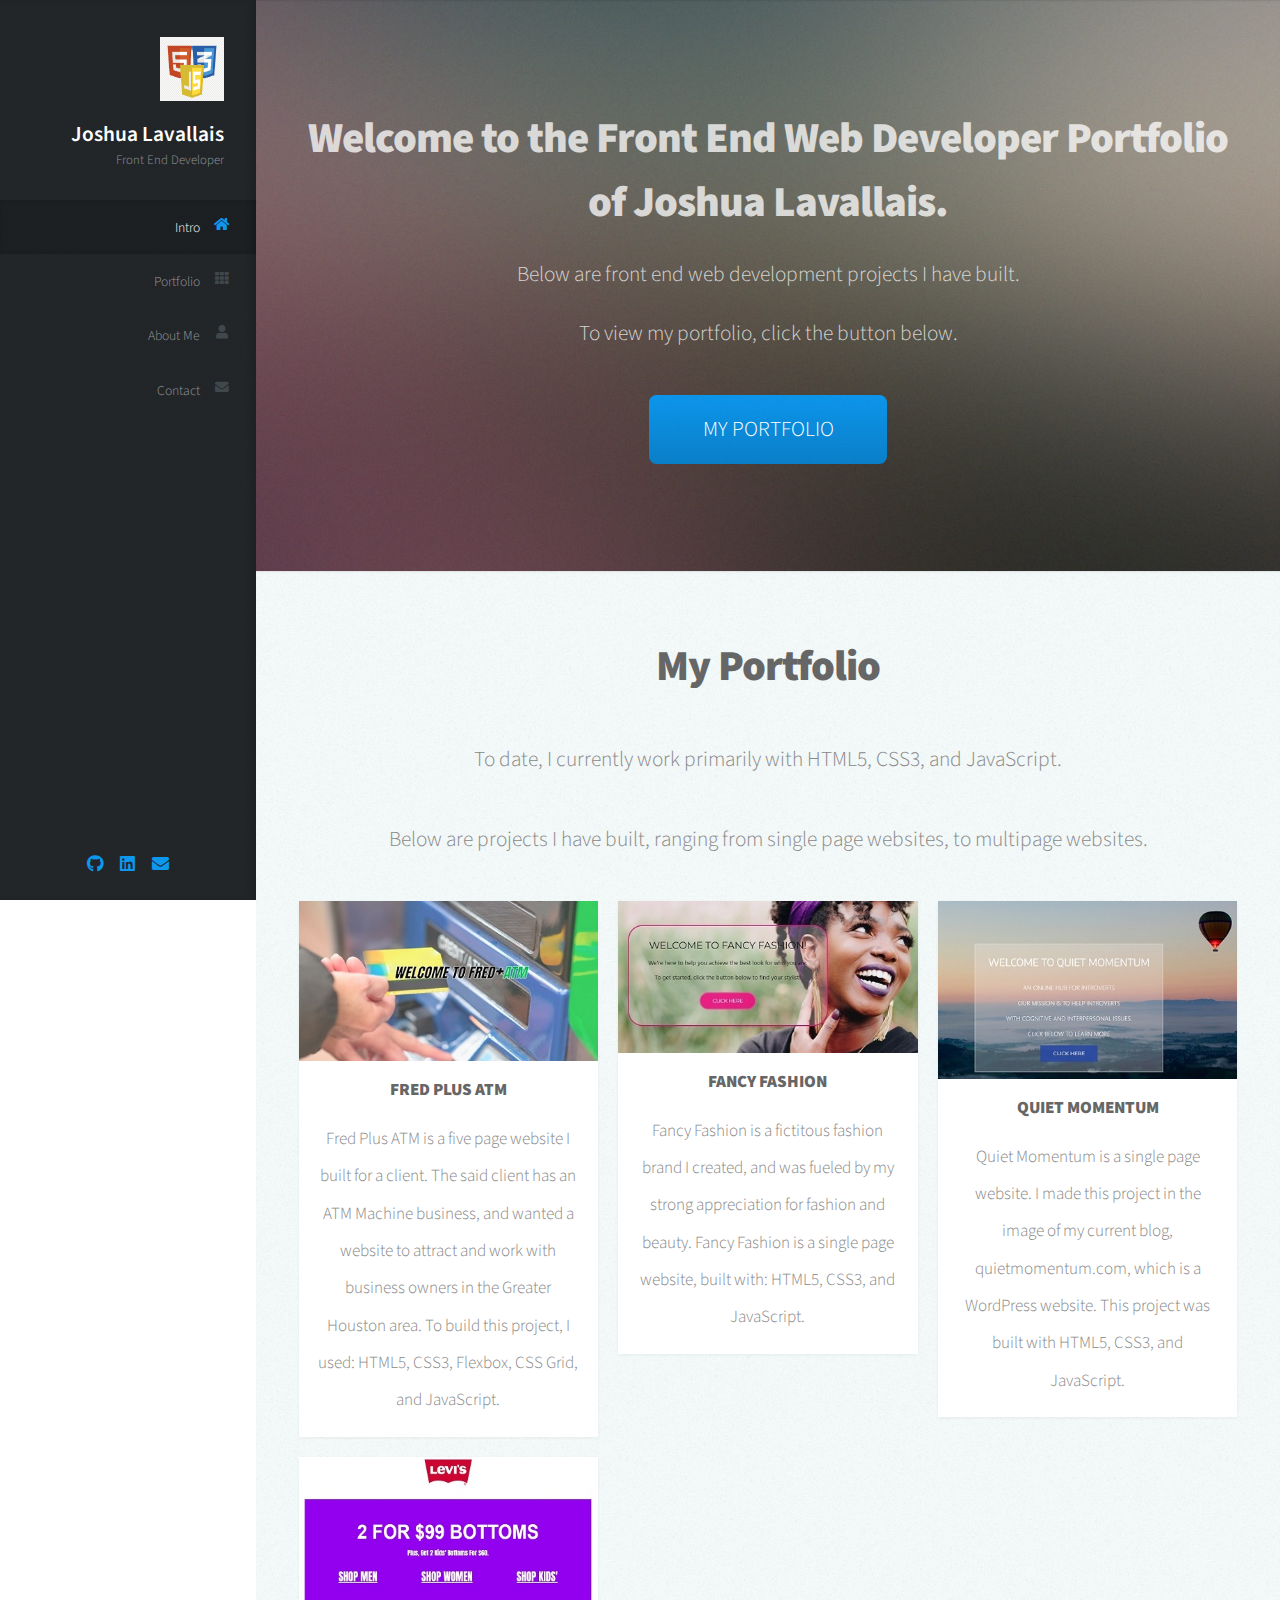
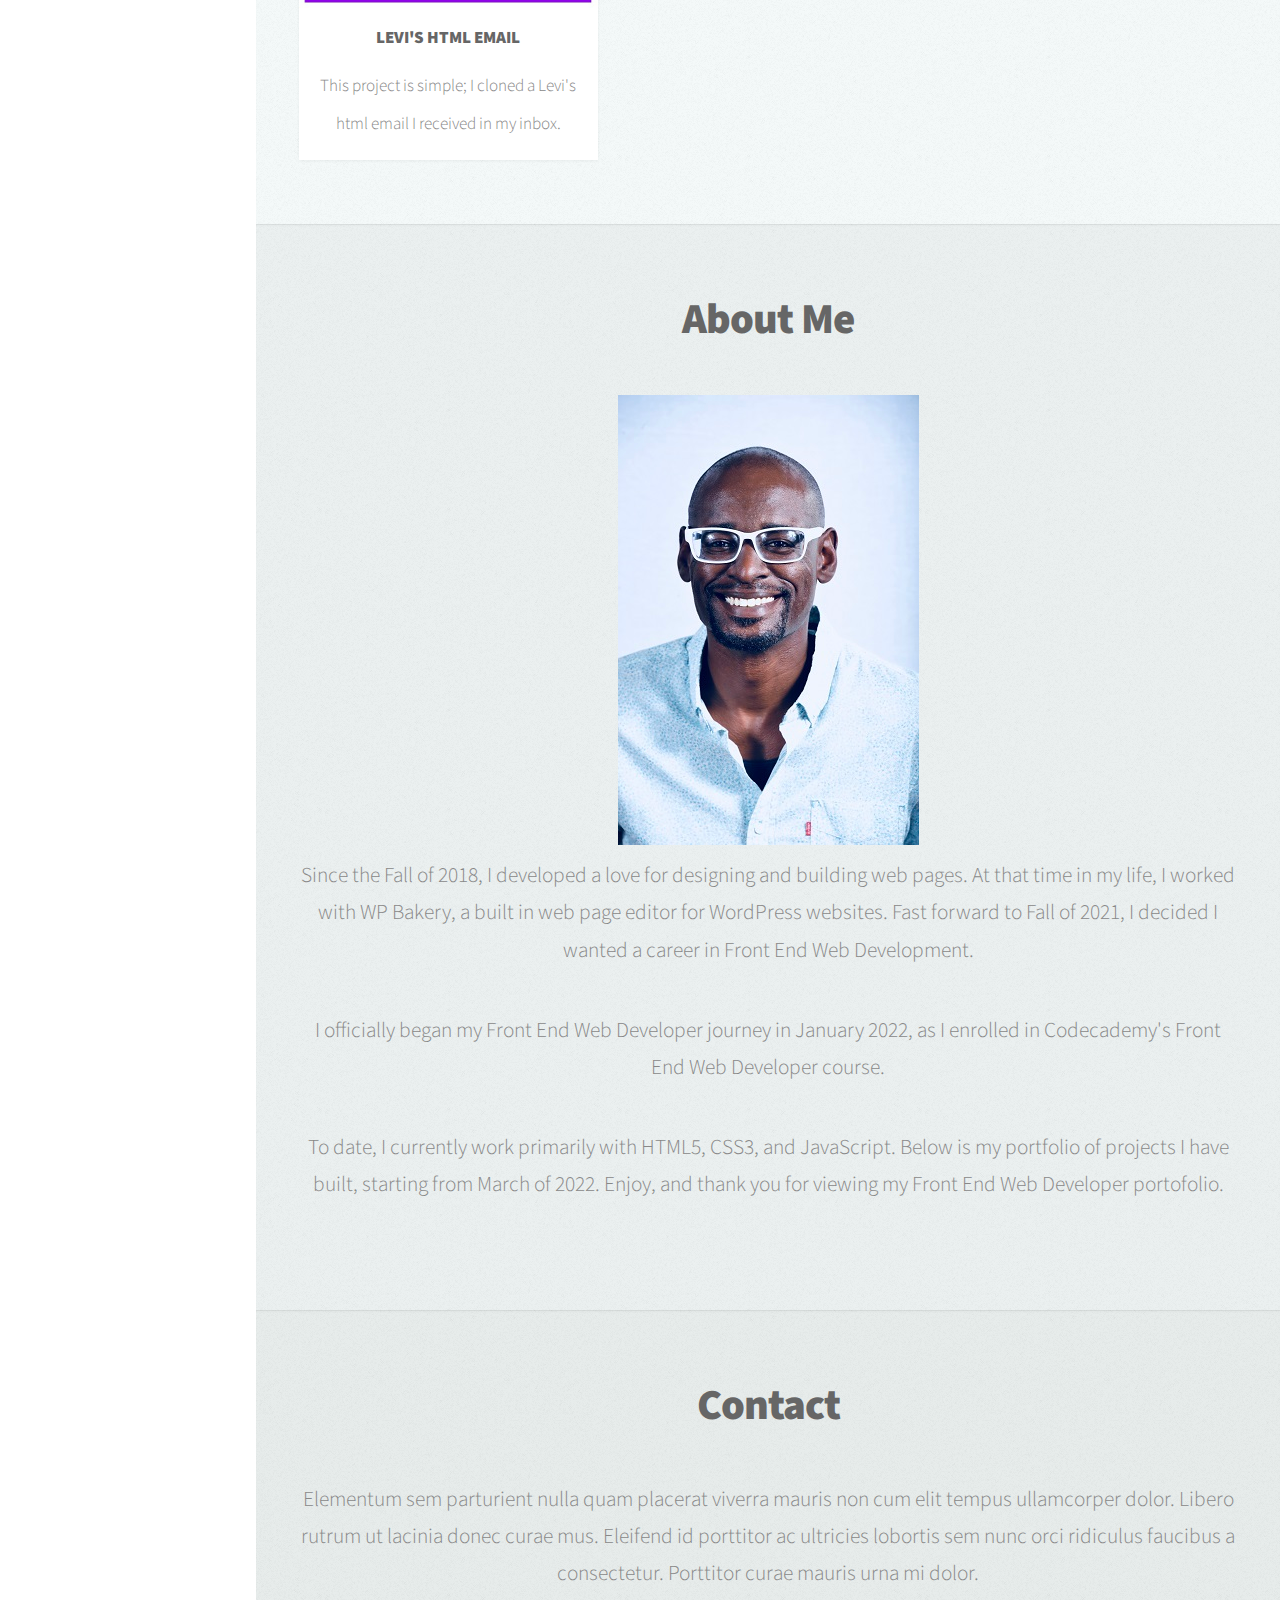
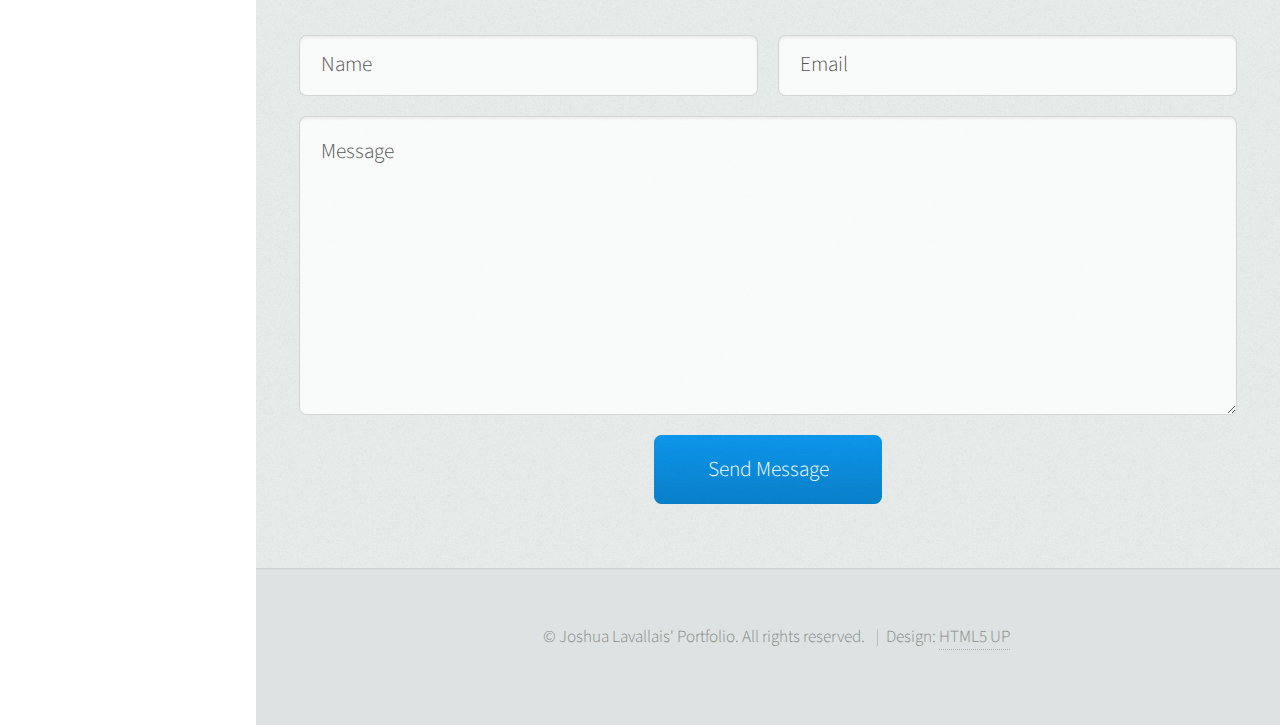
==== commit 7687e4a5: "Added favicon image" ====
--- a/index.html
+++ b/index.html
@@ -6,7 +6,9 @@
 -->
 <html>
 	<head>
-		<title>Prologue by HTML5 UP</title>
+		<title>Joshua Lavallais | Portfolio</title>
+		<link rel="icon" type="image/x-icon" href="./images/favicon.ico.PNG">
+
 		<meta charset="utf-8" />
 		<meta name="viewport" content="width=device-width, initial-scale=1, user-scalable=no" />
 		<link rel="stylesheet" href="assets/css/main.css" />
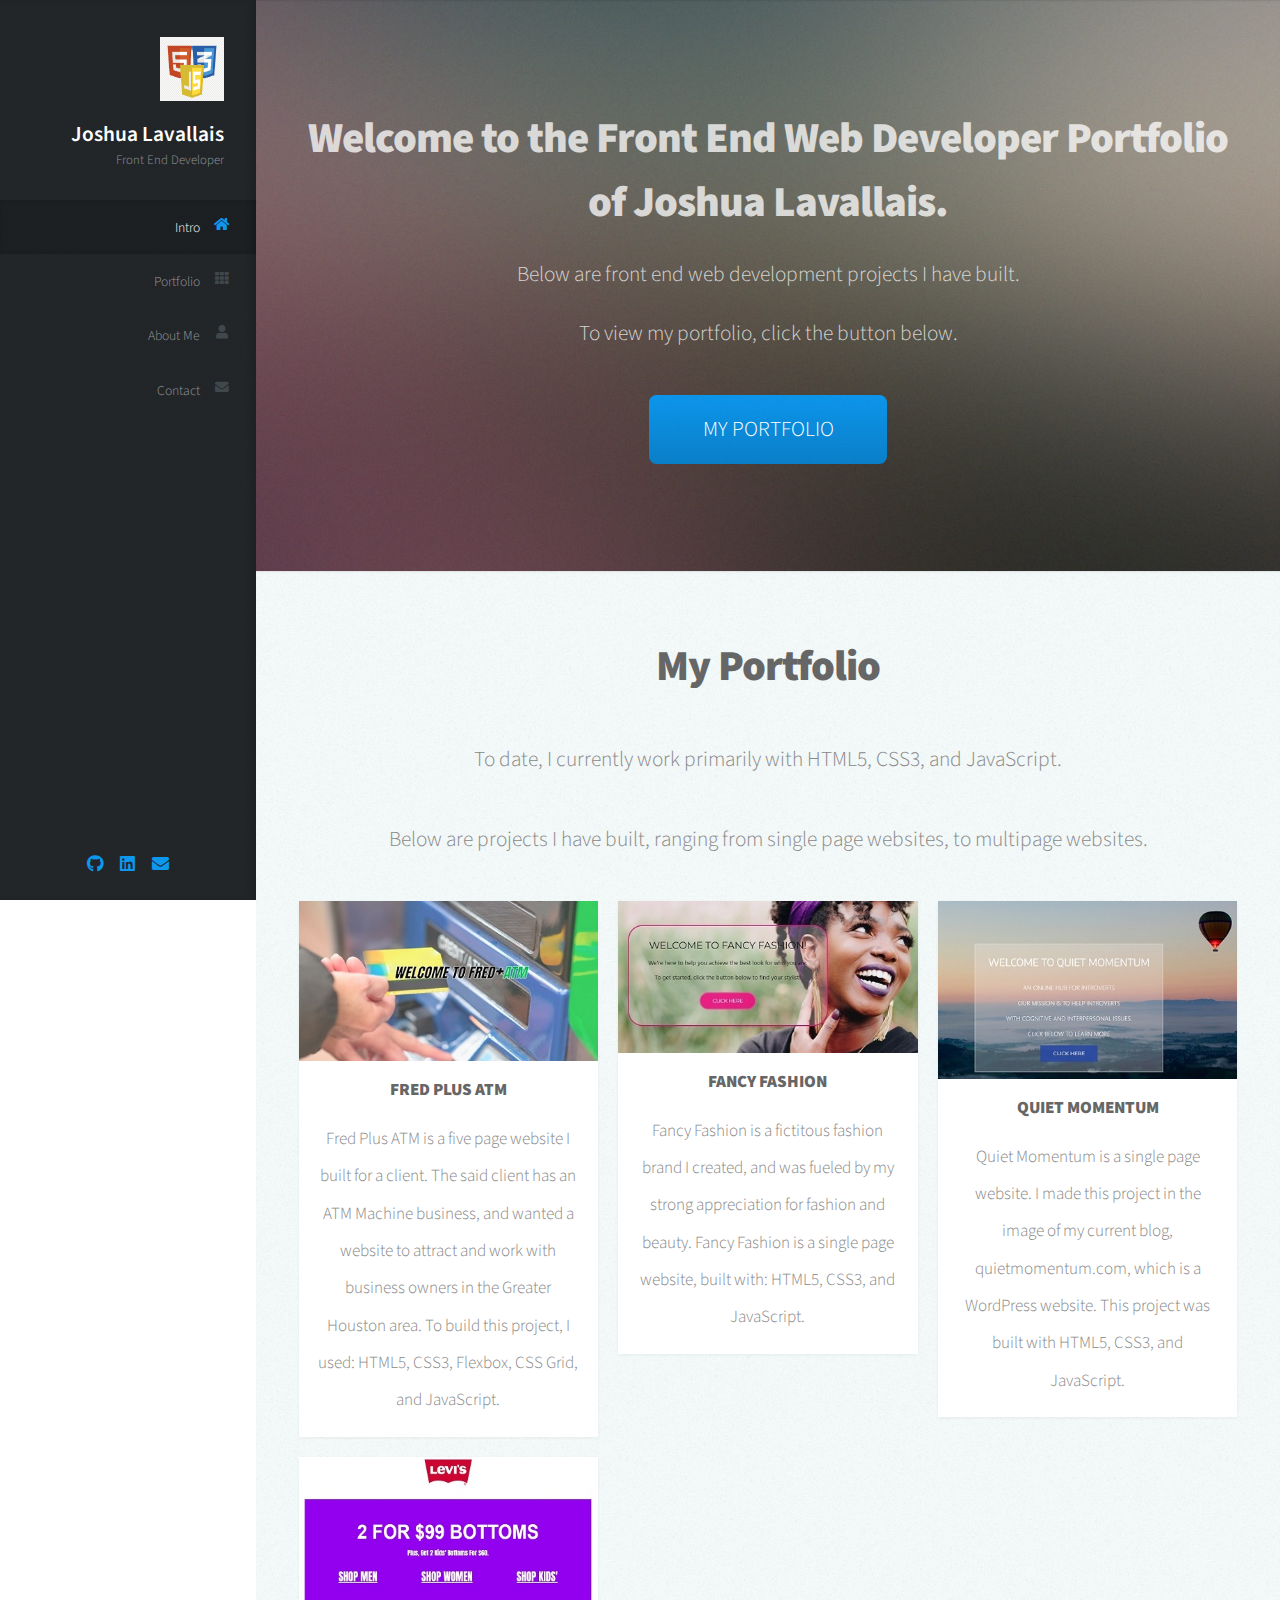
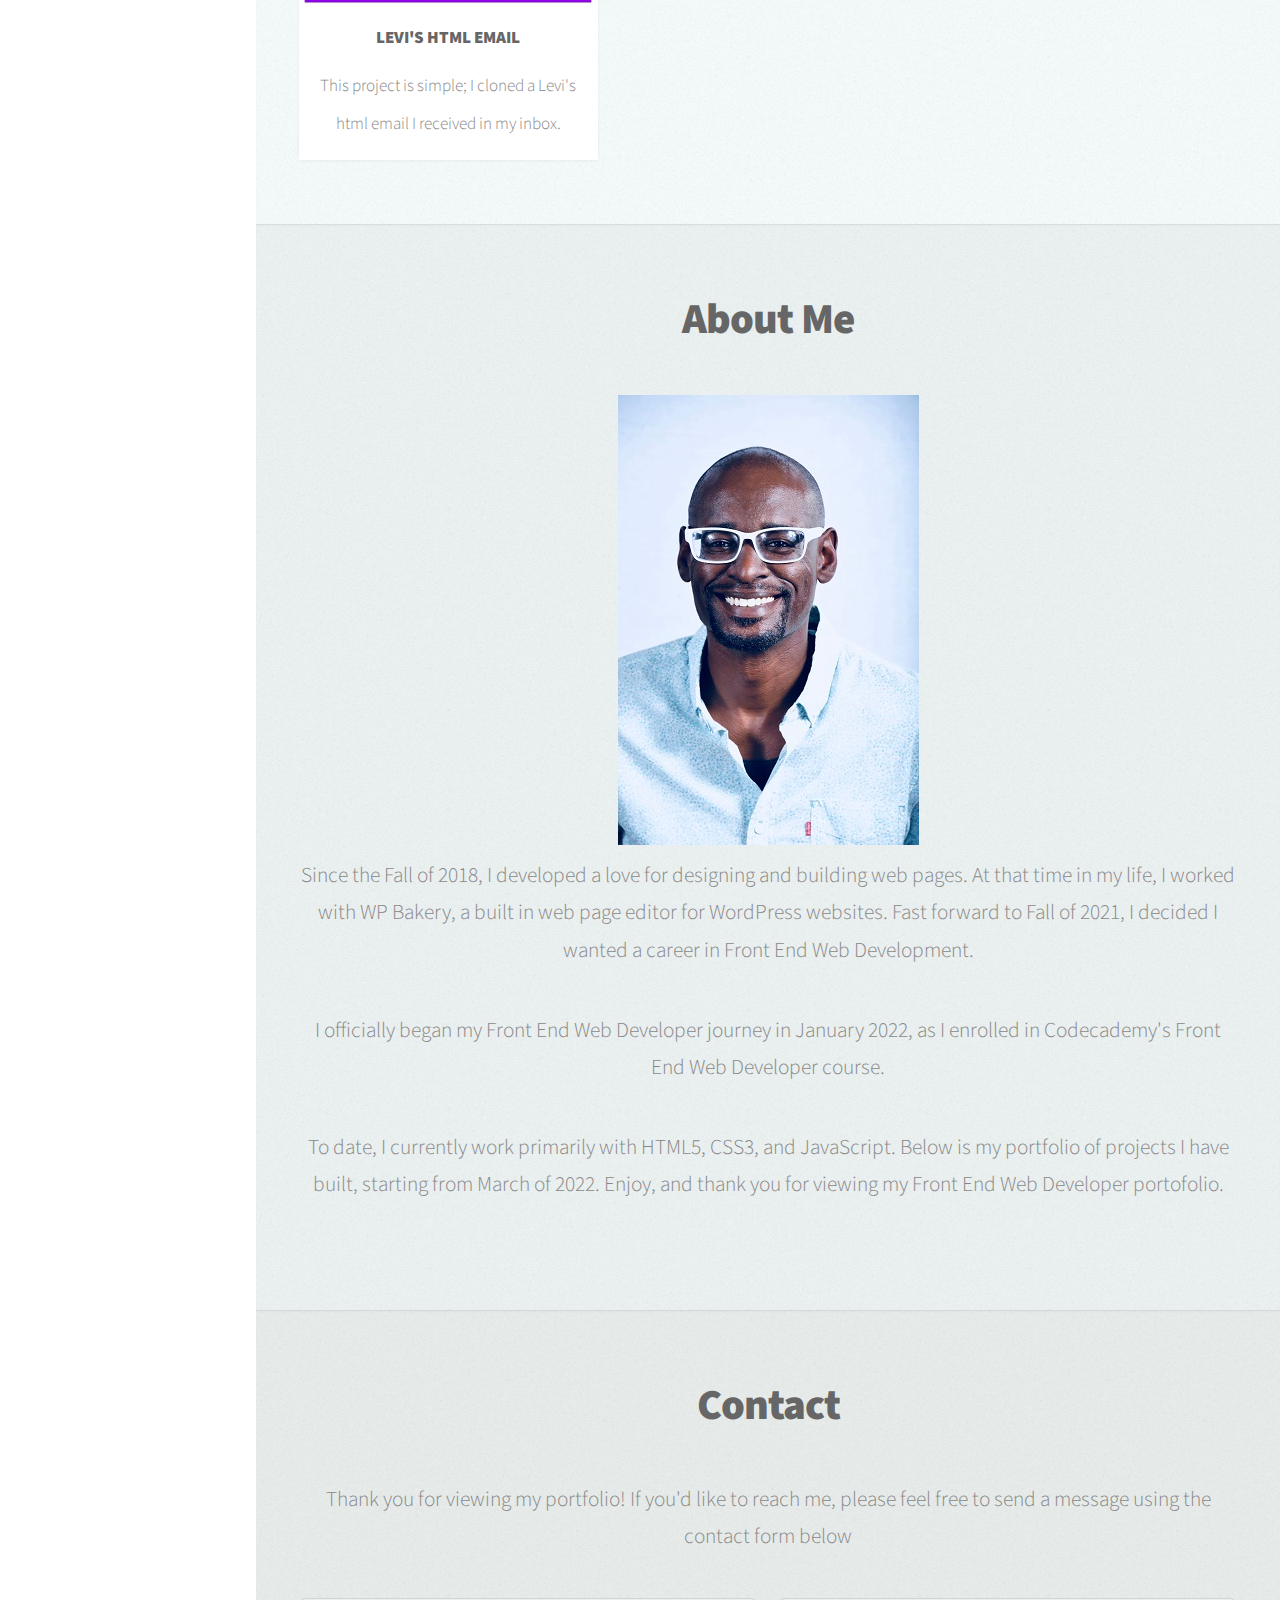
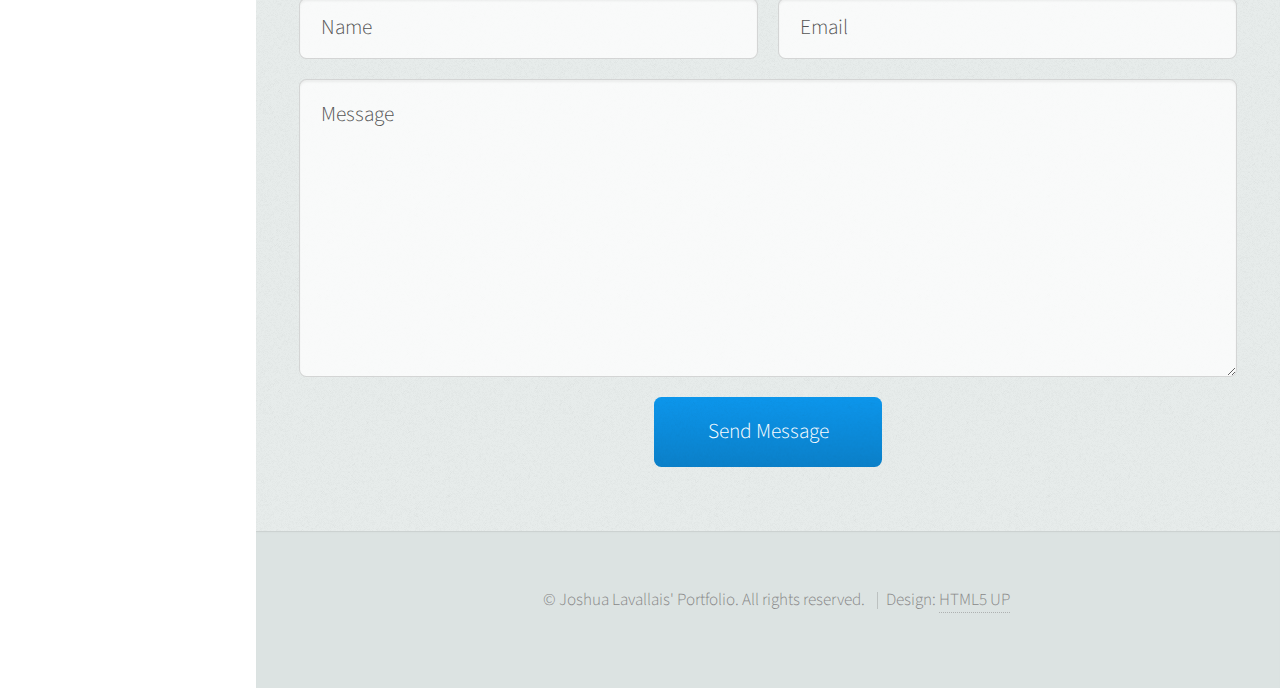
==== commit 4134e55f: "Enabled HTML contact form with Form Submit" ====
--- a/index.html
+++ b/index.html
@@ -168,15 +168,13 @@
 								<h2>Contact</h2>
 							</header>
 
-							<p>Elementum sem parturient nulla quam placerat viverra
-							mauris non cum elit tempus ullamcorper dolor. Libero rutrum ut lacinia
-							donec curae mus. Eleifend id porttitor ac ultricies lobortis sem nunc
-							orci ridiculus faucibus a consectetur. Porttitor curae mauris urna mi dolor.</p>
-
-							<form method="post" action="#">
+							<p>Thank you for viewing my portfolio! If you'd like to reach me, please feel free to send a message using the contact form below</p>
+
+							<form method="post" action="https://formsubmit.co/joshua.lavallais@yahoo.com" method="POST">
 								<div class="row">
 									<div class="col-6 col-12-mobile"><input type="text" name="name" placeholder="Name" /></div>
-									<div class="col-6 col-12-mobile"><input type="text" name="email" placeholder="Email" /></div>
+									<div class="col-6 col-12-mobile"><input type="text" name="email" placeholder="Email" required/></div>
+									<input type="hidden" name="_next" value="file:///C:/Users/joshu/Desktop/CODE%20PROJECTS/MY%20PORTFOLIO/MY%20PORTFOLIO/thankyoupage.html">
 									<div class="col-12">
 										<textarea name="message" placeholder="Message"></textarea>
 									</div>
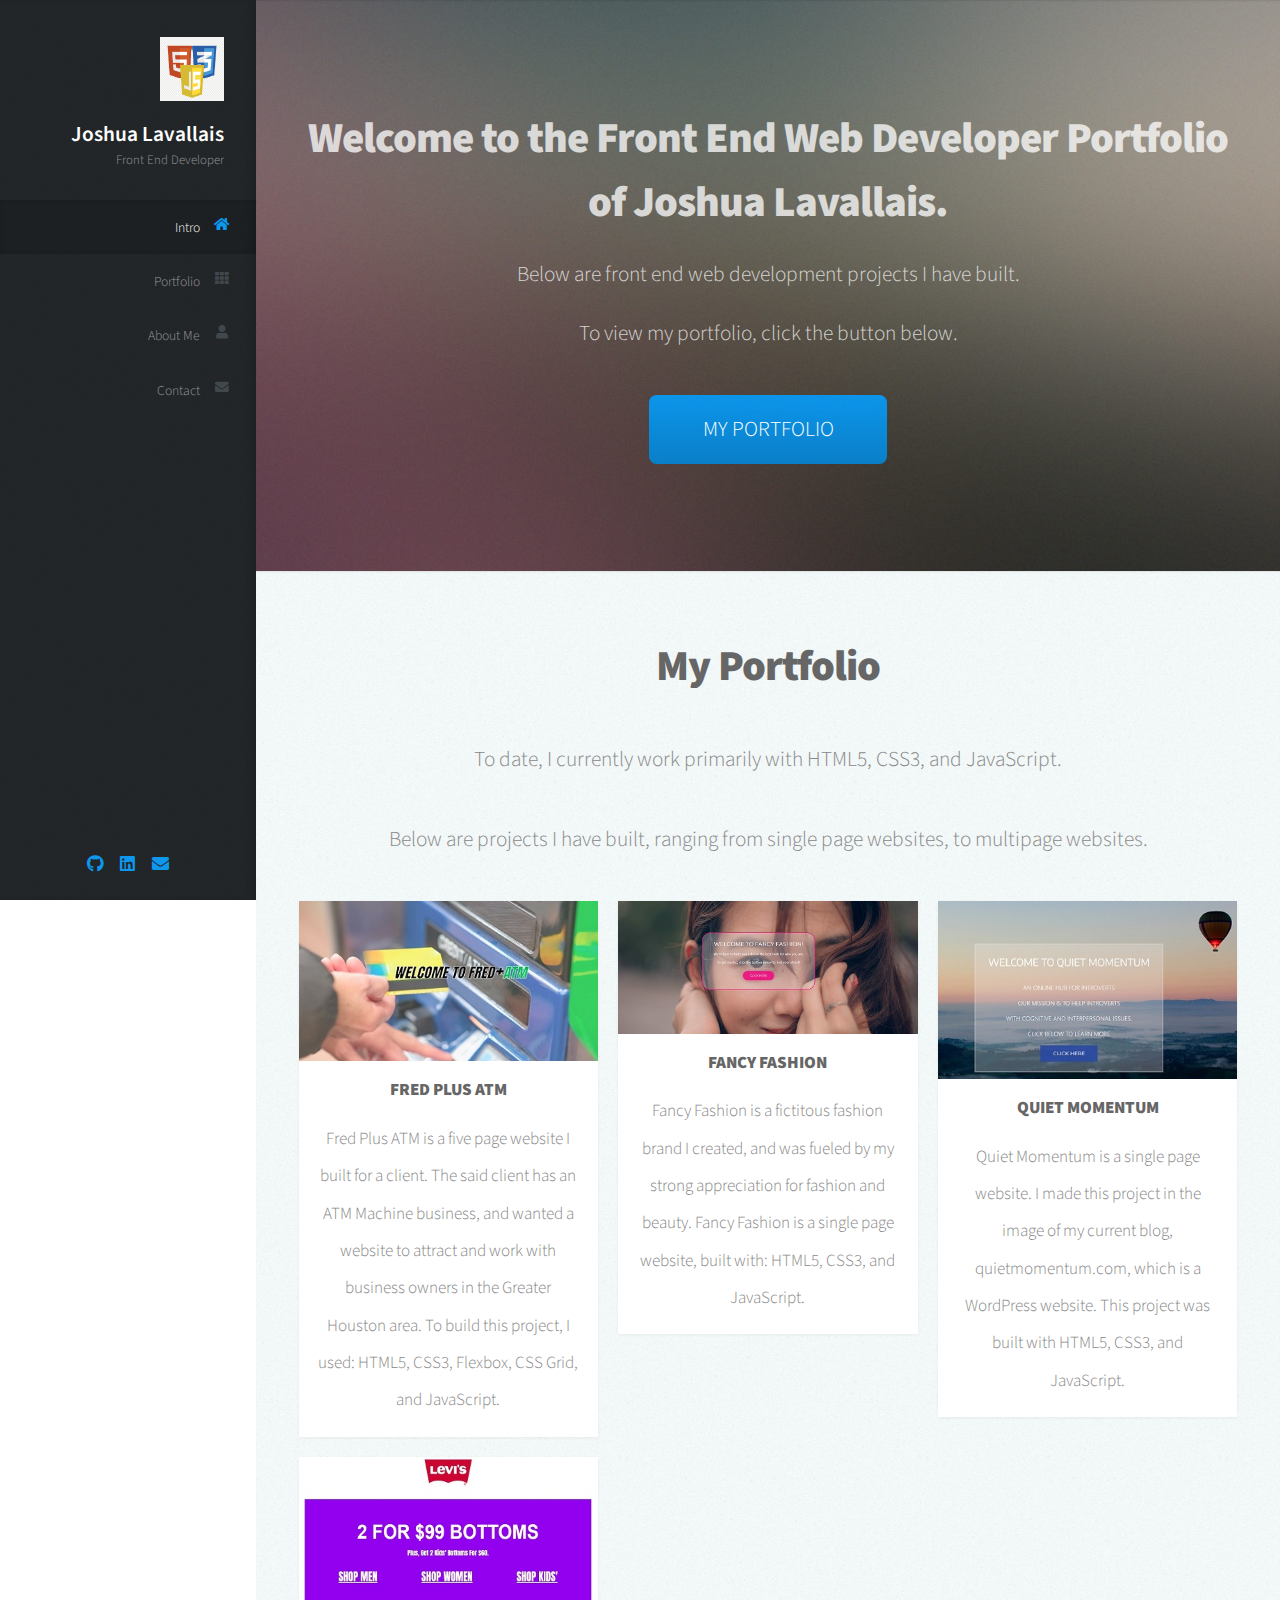
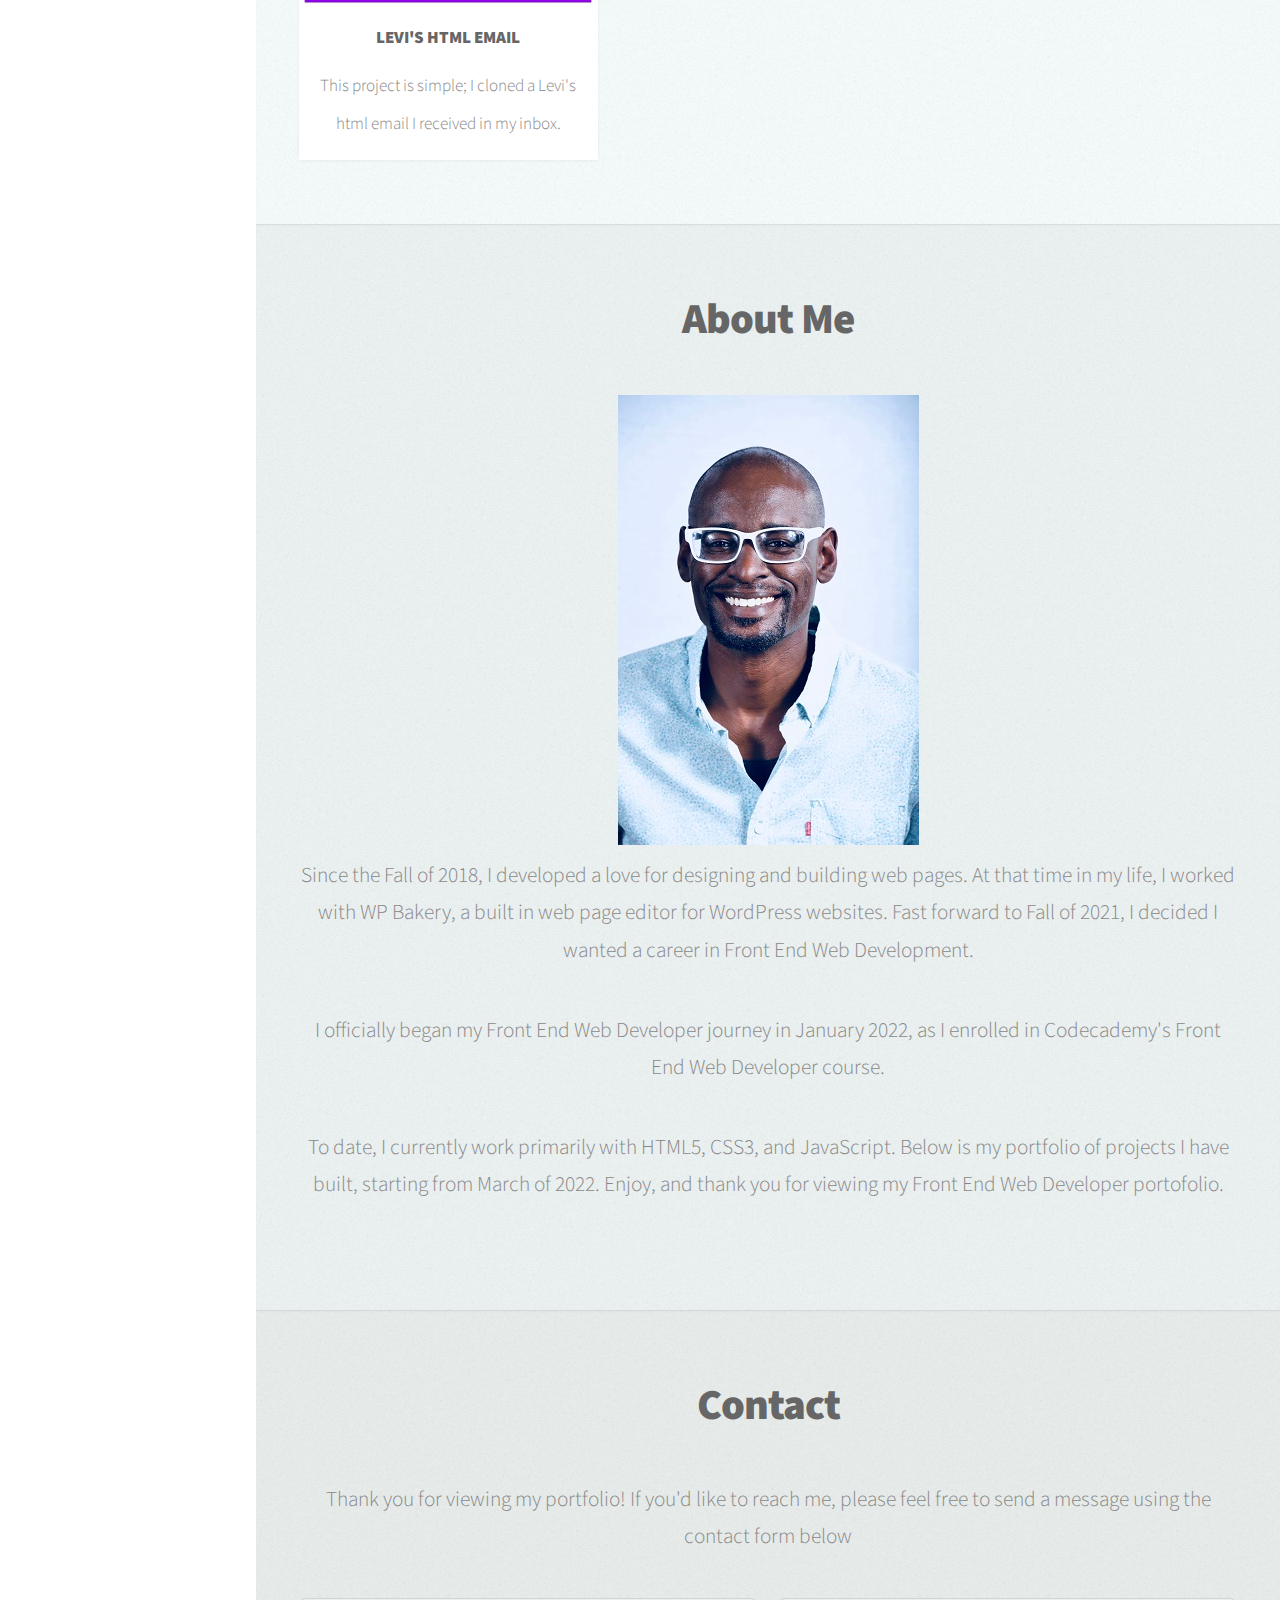
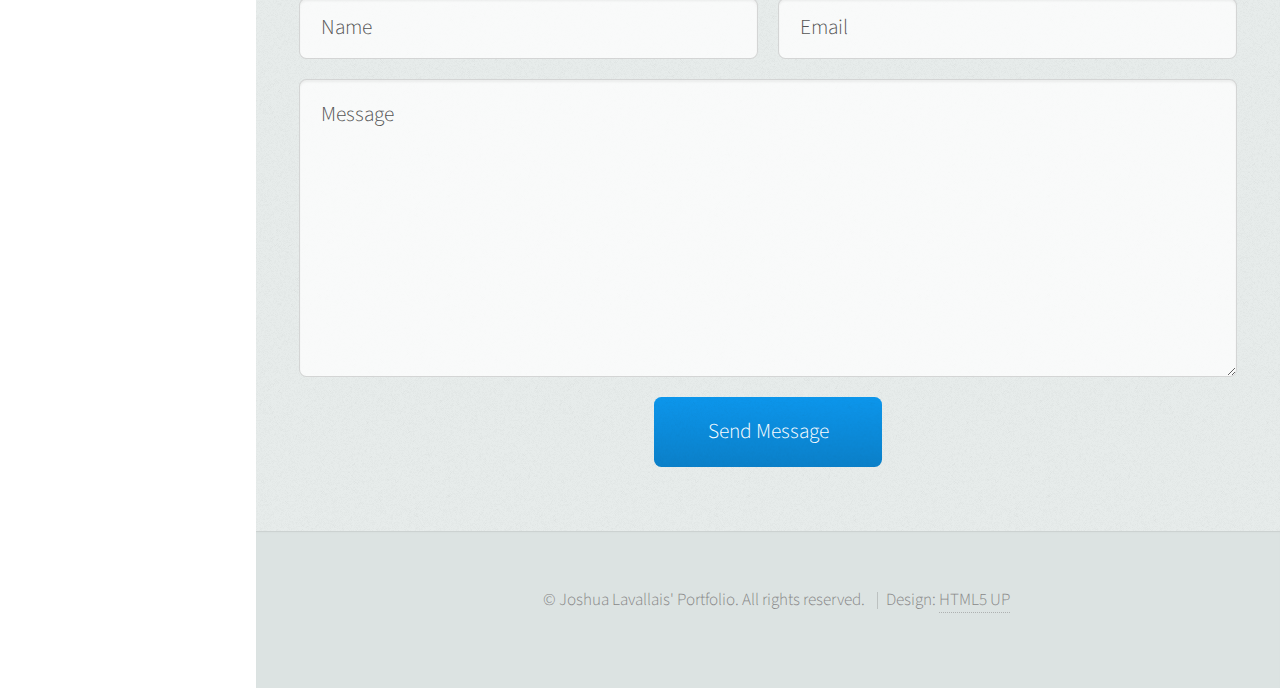
==== commit 929de2f1: "Updated portfolio page and thank you page" ====
--- a/index.html
+++ b/index.html
@@ -44,9 +44,9 @@
 					<!-- Social Icons -->
 						<ul class="icons">
 
-							<li><a href="#" class="icon brands fa-github"><span class="label">Github</span></a></li>
-							<li><a href="#" class="icon brands fa-linkedin"><span class="label">Dribbble</span></a></li>
-							<li><a href="#" class="icon solid fa-envelope"><span class="label">Email</span></a></li>
+							<li><a href="https://github.com/JoshuaJ81" class="icon brands fa-github"><span class="label">Github</span></a></li>
+							<li><a href="https://www.linkedin.com/in/joshua-lavallais-2015/" class="icon brands fa-linkedin"><span class="label">Dribbble</span></a></li>
+							<li><a href="joshua.lavallais@yahoo.com" class="icon solid fa-envelope"><span class="label">Email</span></a></li>
 						</ul>
 
 				</div>
@@ -174,7 +174,7 @@
 								<div class="row">
 									<div class="col-6 col-12-mobile"><input type="text" name="name" placeholder="Name" /></div>
 									<div class="col-6 col-12-mobile"><input type="text" name="email" placeholder="Email" required/></div>
-									<input type="hidden" name="_next" value="file:///C:/Users/joshu/Desktop/CODE%20PROJECTS/MY%20PORTFOLIO/MY%20PORTFOLIO/thankyoupage.html">
+									<input type="hidden" name="_next" value="https://joshuaj81.github.io/MYPORTFOLIO/thankyoupage.html">
 									<div class="col-12">
 										<textarea name="message" placeholder="Message"></textarea>
 									</div>
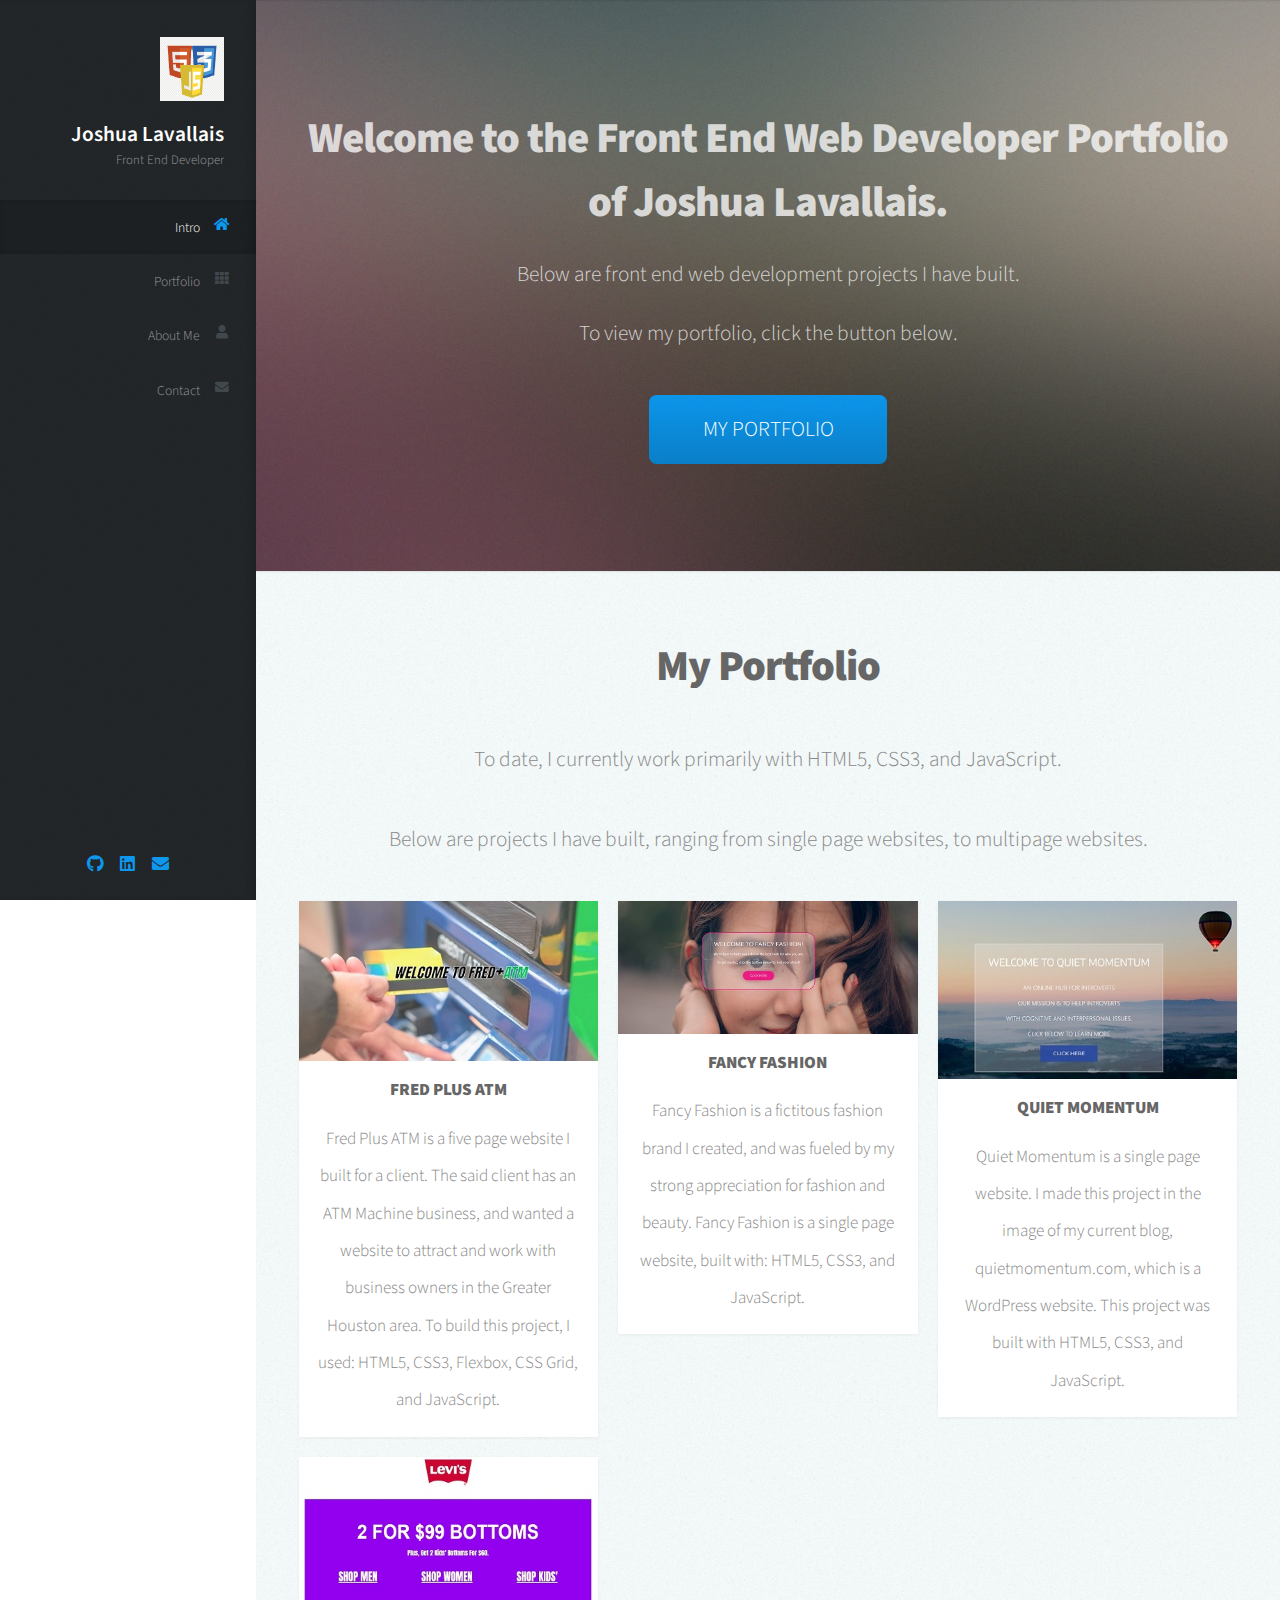
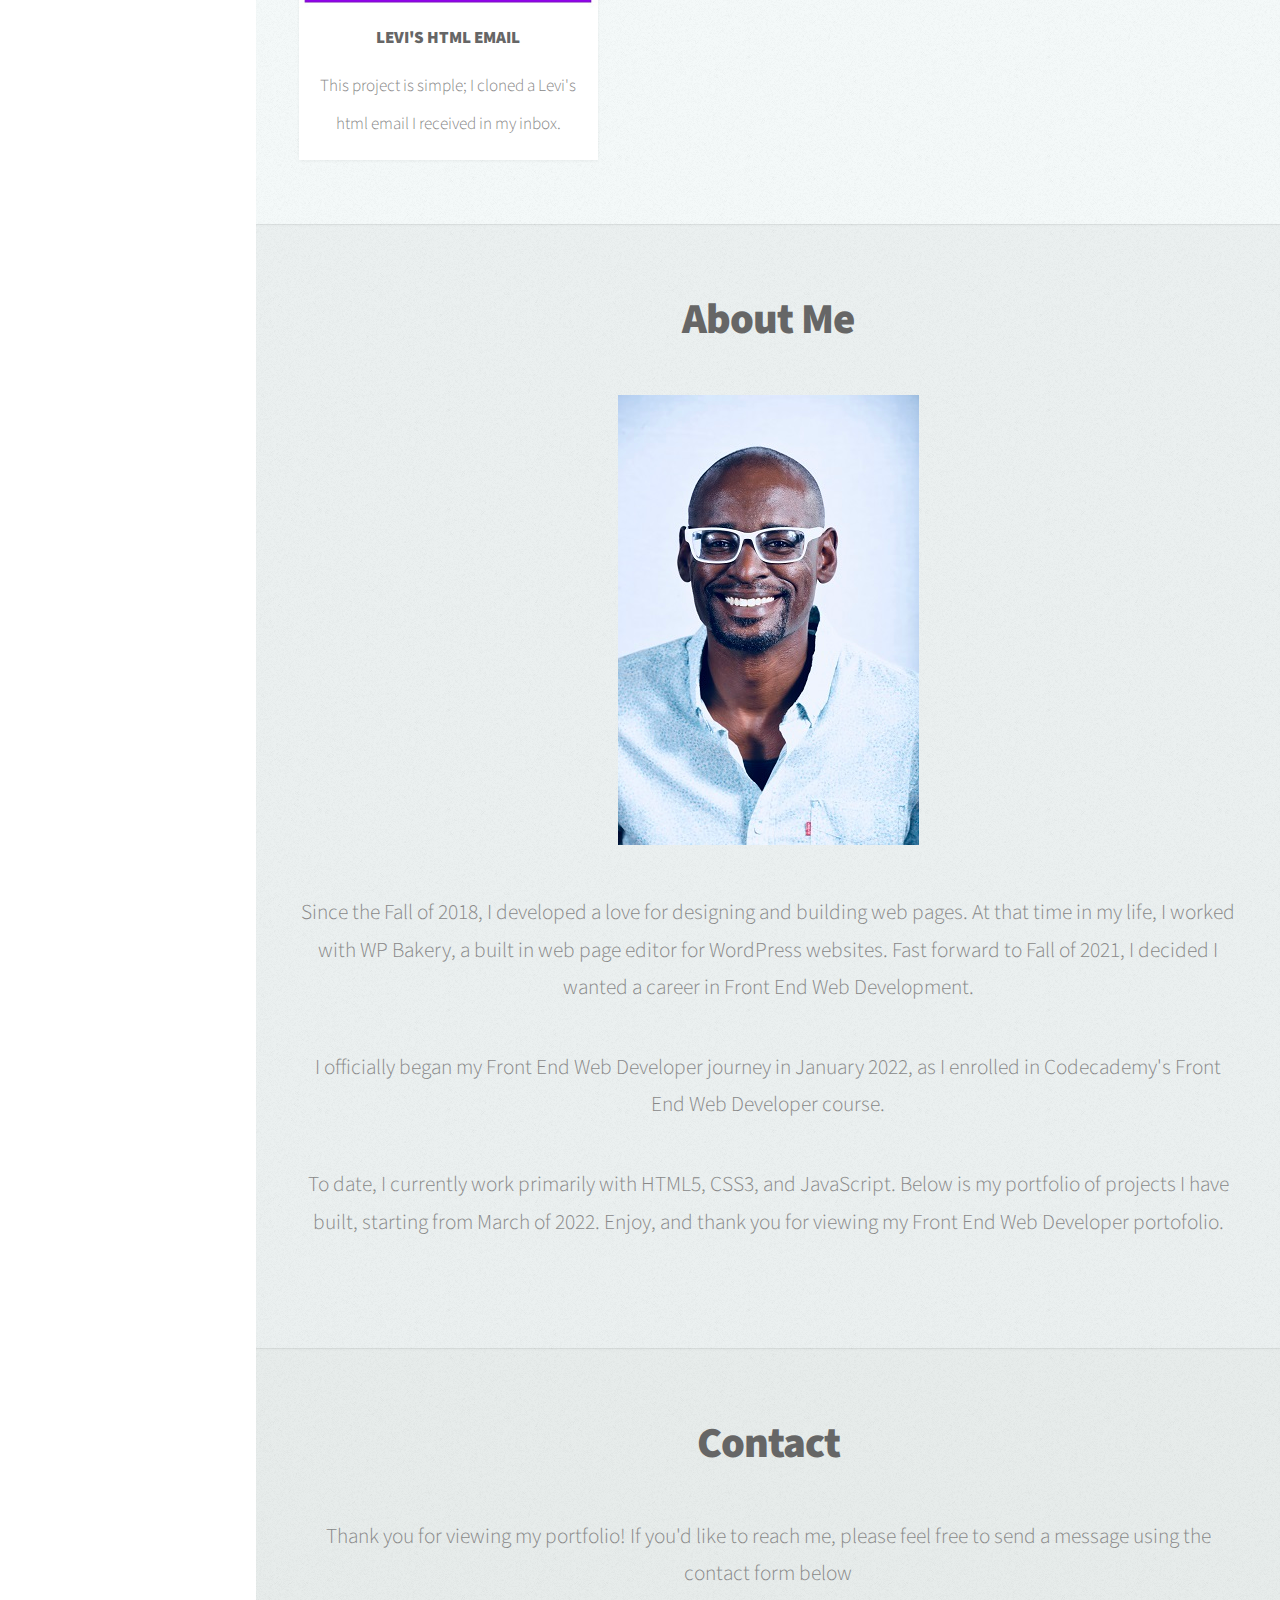
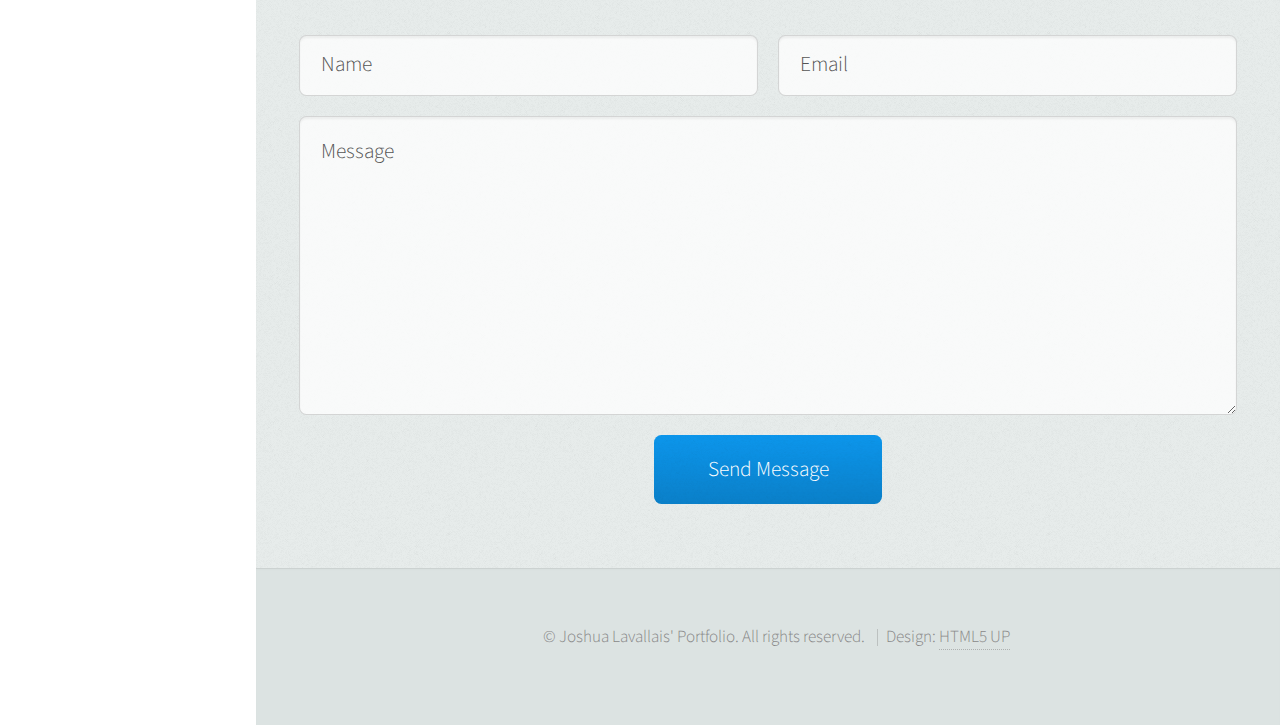
==== commit b0f315b1: "Added space between profile picture and text" ====
--- a/index.html
+++ b/index.html
@@ -146,7 +146,9 @@
 							</header>
 
 							<img src="images/portfoliopic.jpg" alt="" />
-
+							<br>
+							<br>
+							
 							<p>Since the Fall of 2018, I developed a love for designing and building web pages. At that time in my life, I worked with WP Bakery, 
 								a built in web page editor for WordPress websites. 
 								Fast forward to Fall of 2021, I decided I wanted a career in Front End Web Development.</p>
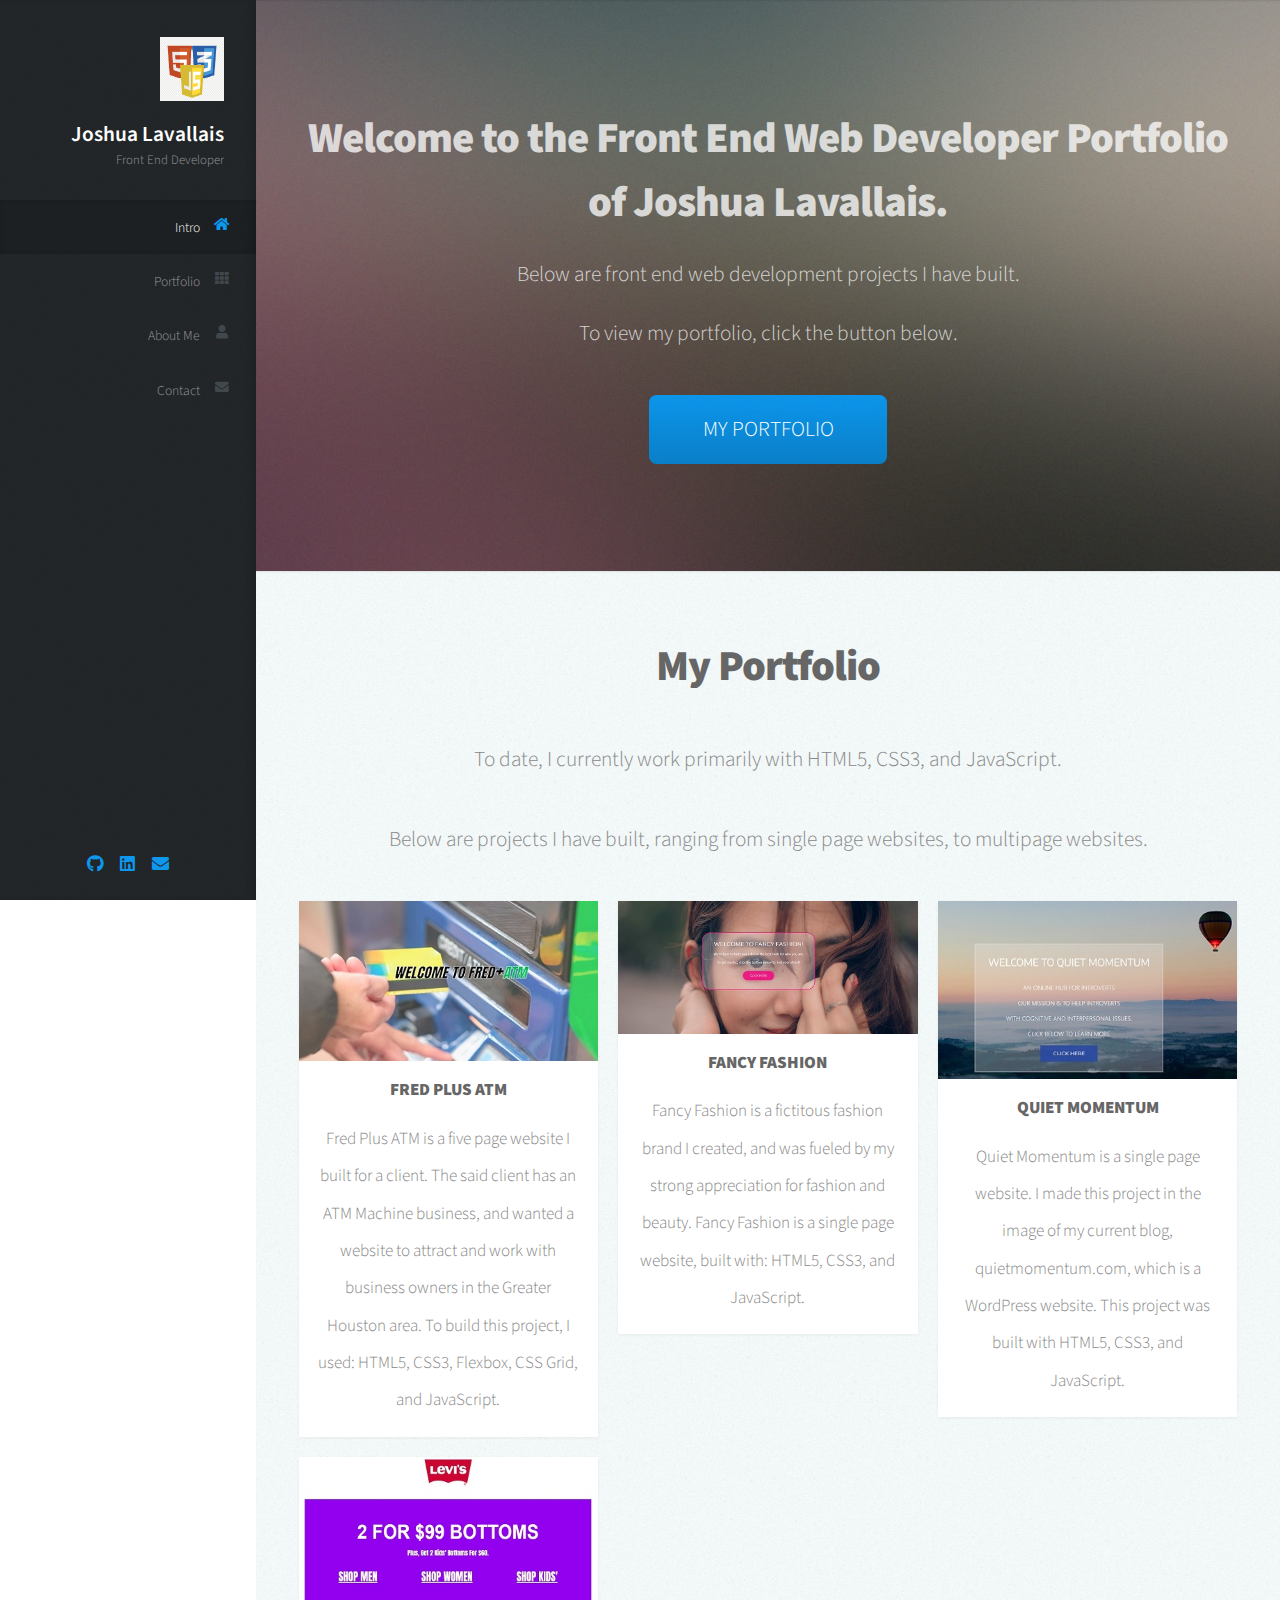
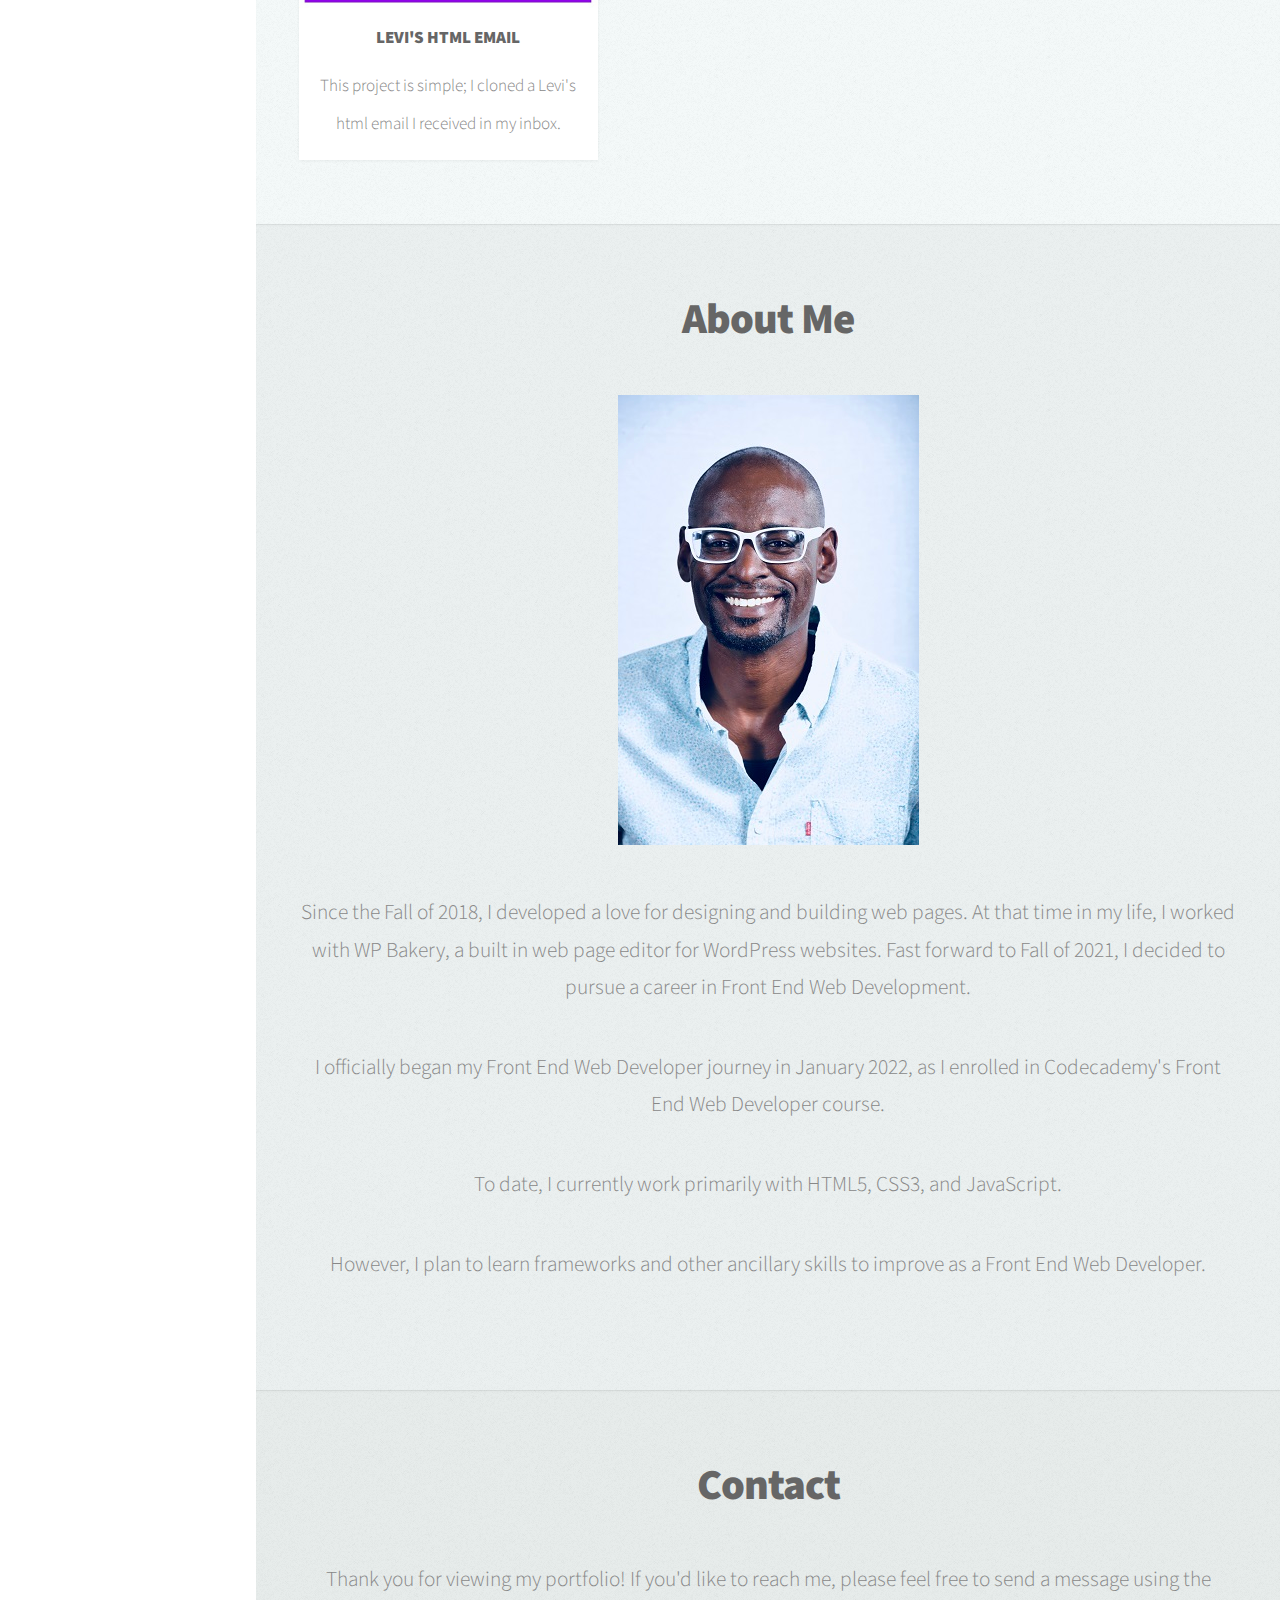
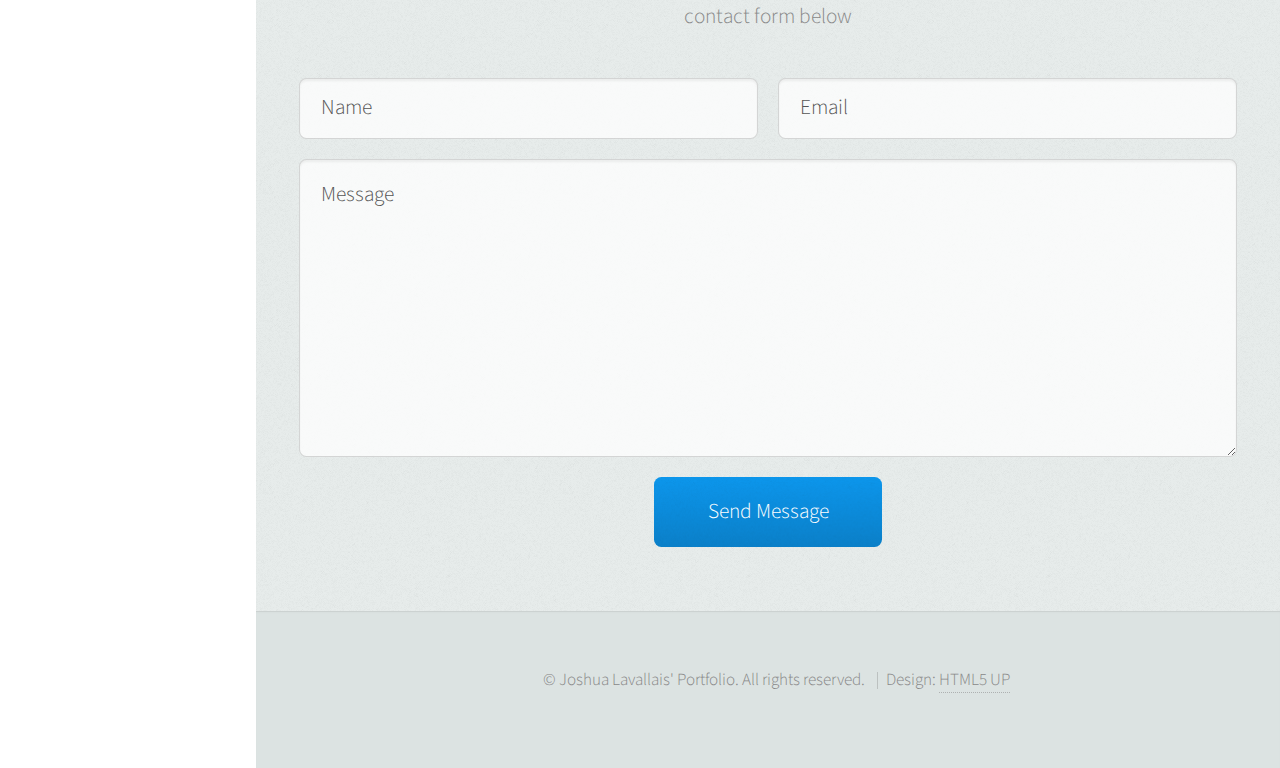
==== commit 9bde5141: "Updated About Me text on index page" ====
--- a/index.html
+++ b/index.html
@@ -151,13 +151,12 @@
 							
 							<p>Since the Fall of 2018, I developed a love for designing and building web pages. At that time in my life, I worked with WP Bakery, 
 								a built in web page editor for WordPress websites. 
-								Fast forward to Fall of 2021, I decided I wanted a career in Front End Web Development.</p>
+								Fast forward to Fall of 2021, I decided to pursue a career in Front End Web Development.</p>
 
 								<p>I officially began my Front End Web Developer journey in January 2022, as I enrolled in Codecademy's Front End Web Developer course.</p>
 								
-								<p>To date, I currently work primarily with HTML5, CSS3, and JavaScript. 
-								Below is my portfolio of projects I have built, starting from March of 2022. 
-								Enjoy, and thank you for viewing my Front End Web Developer portofolio.</p>
+								<p>To date, I currently work primarily with HTML5, CSS3, and JavaScript.</p>
+								<p>However, I plan to learn frameworks and other ancillary skills to improve as a Front End Web Developer.</p>
 
 						</div>
 					</section>
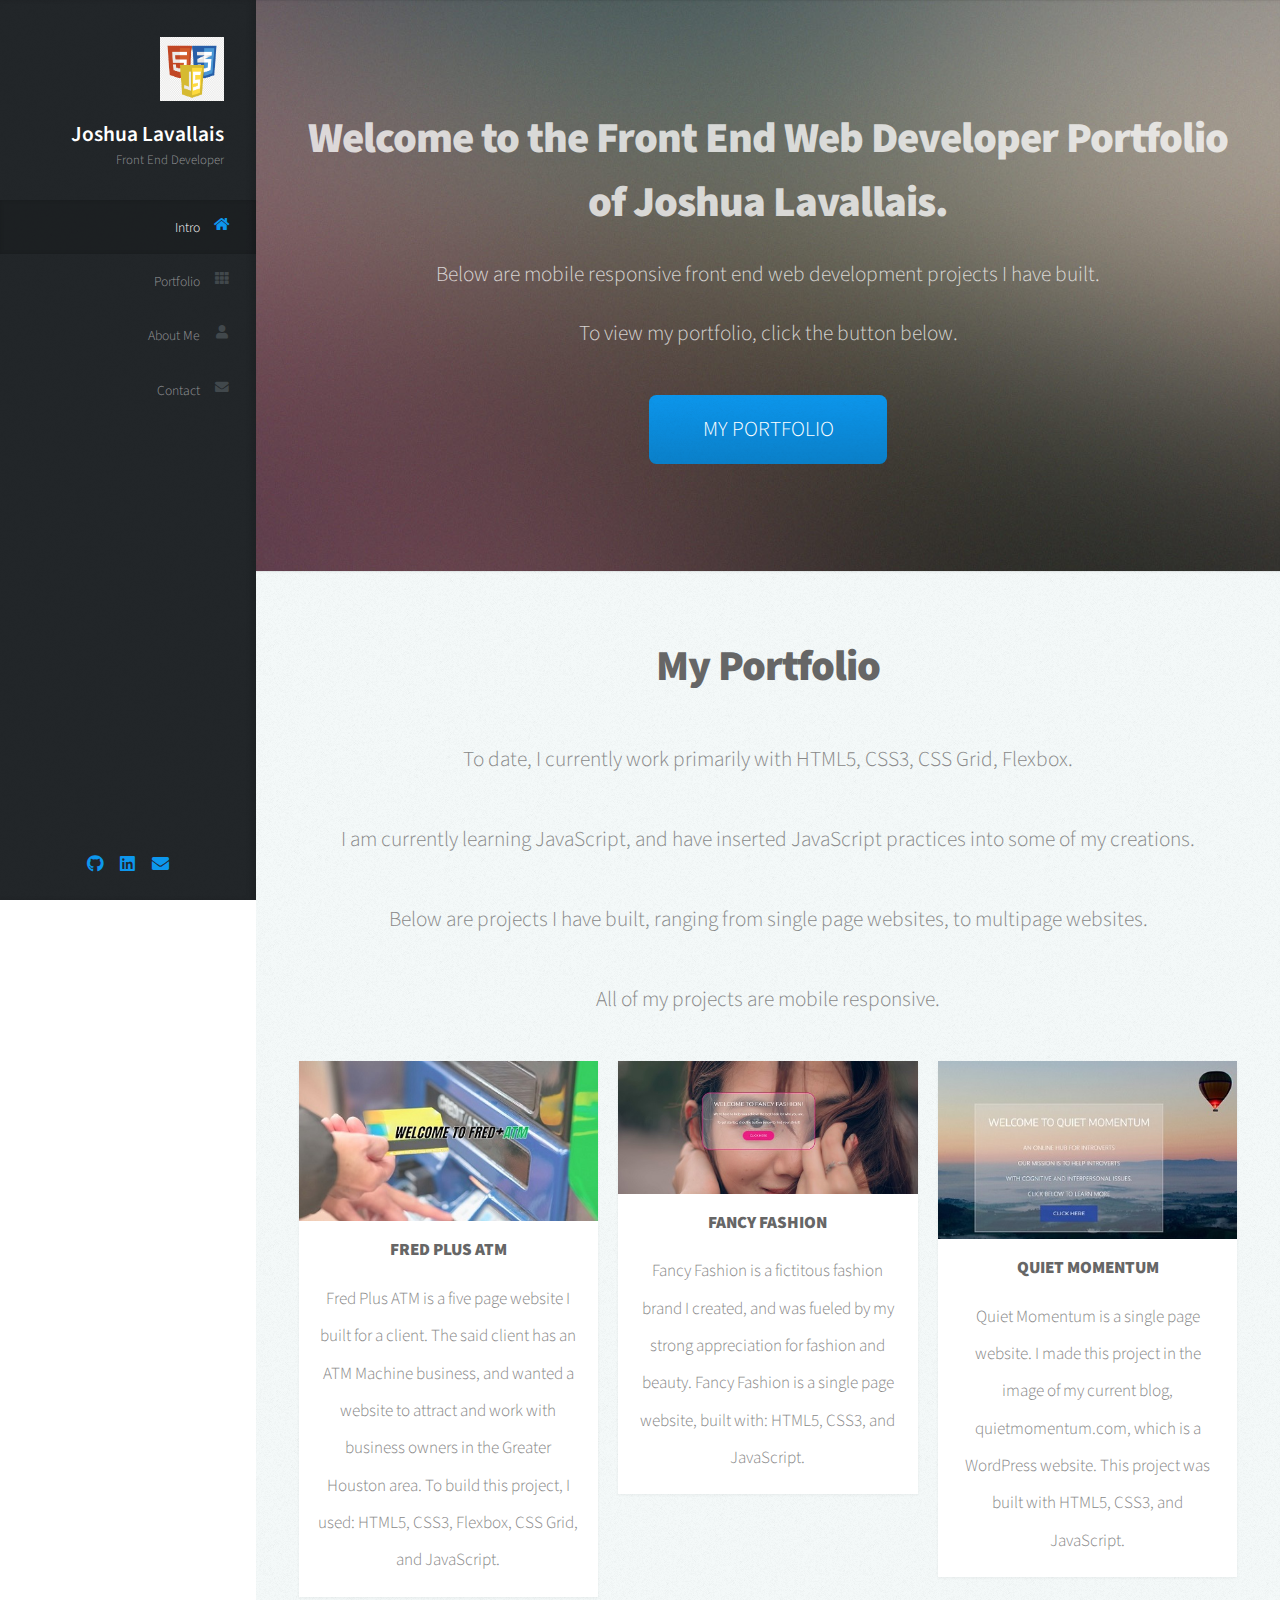
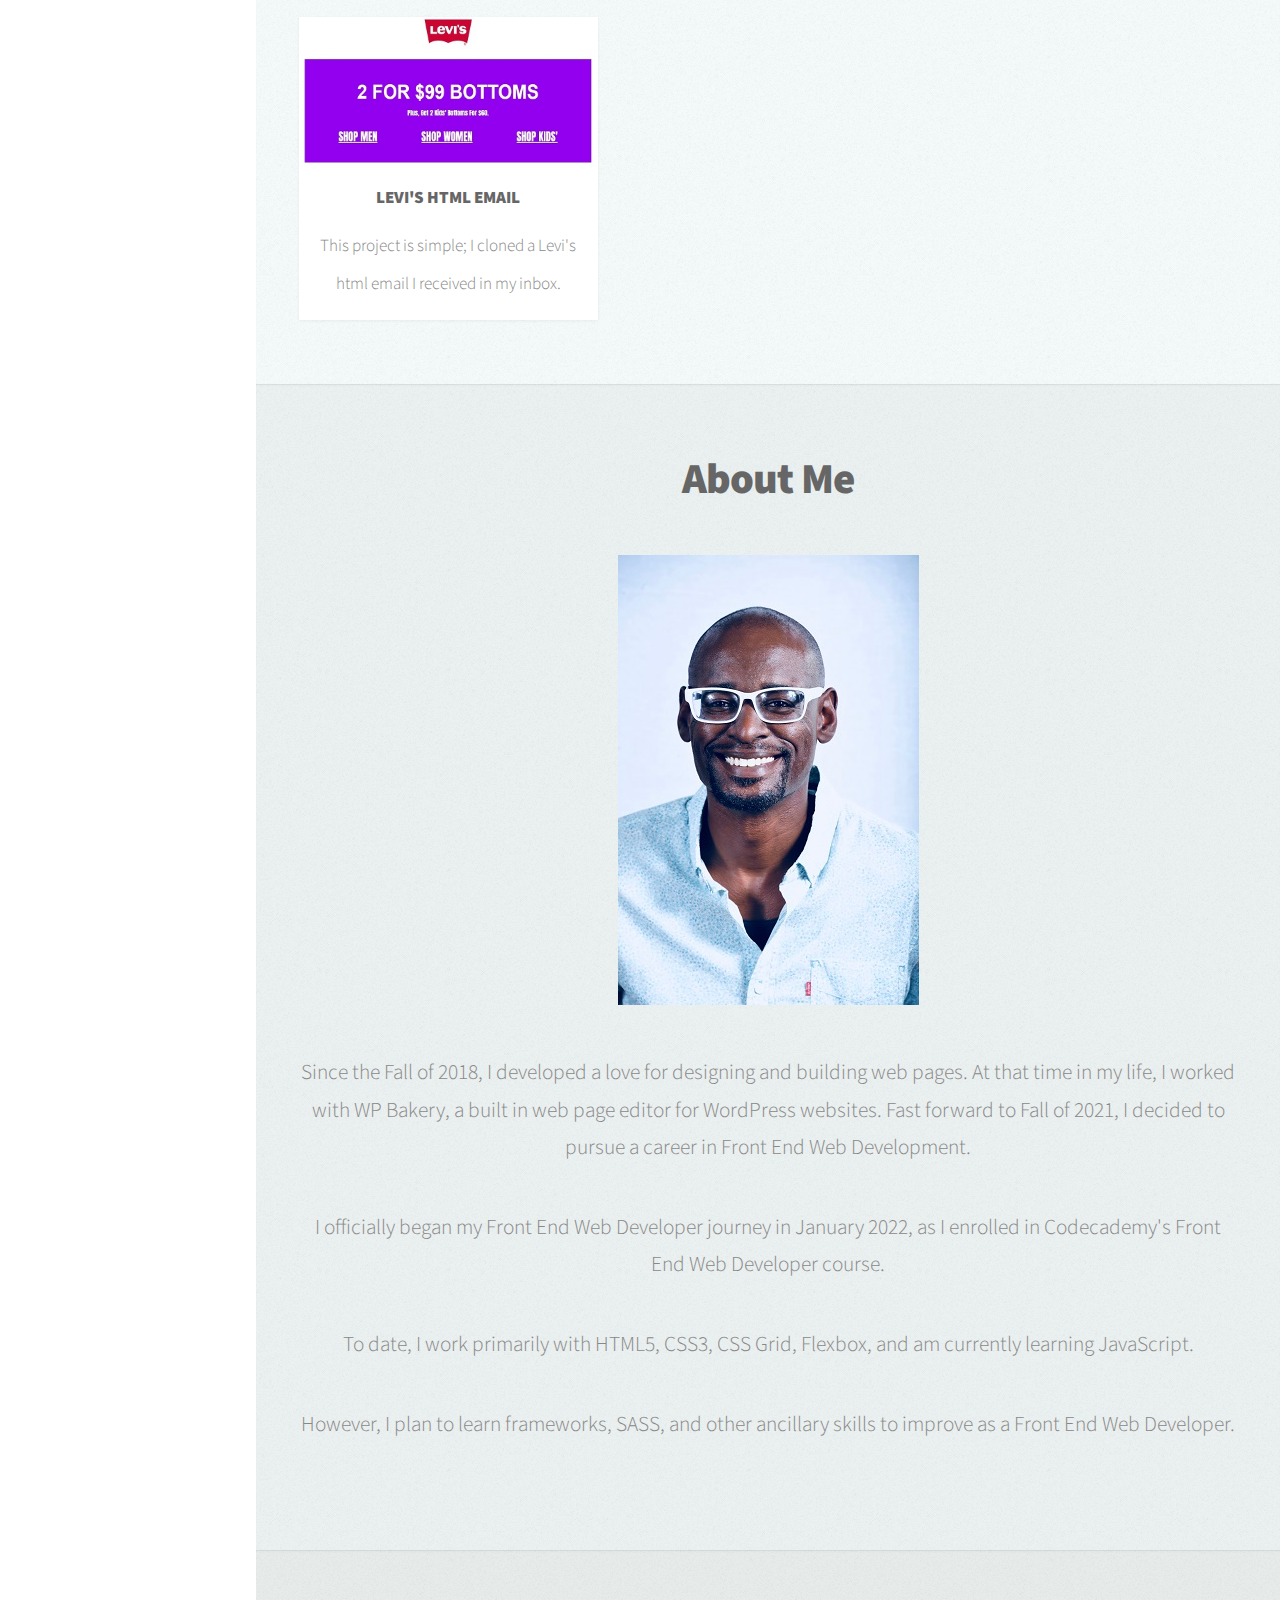
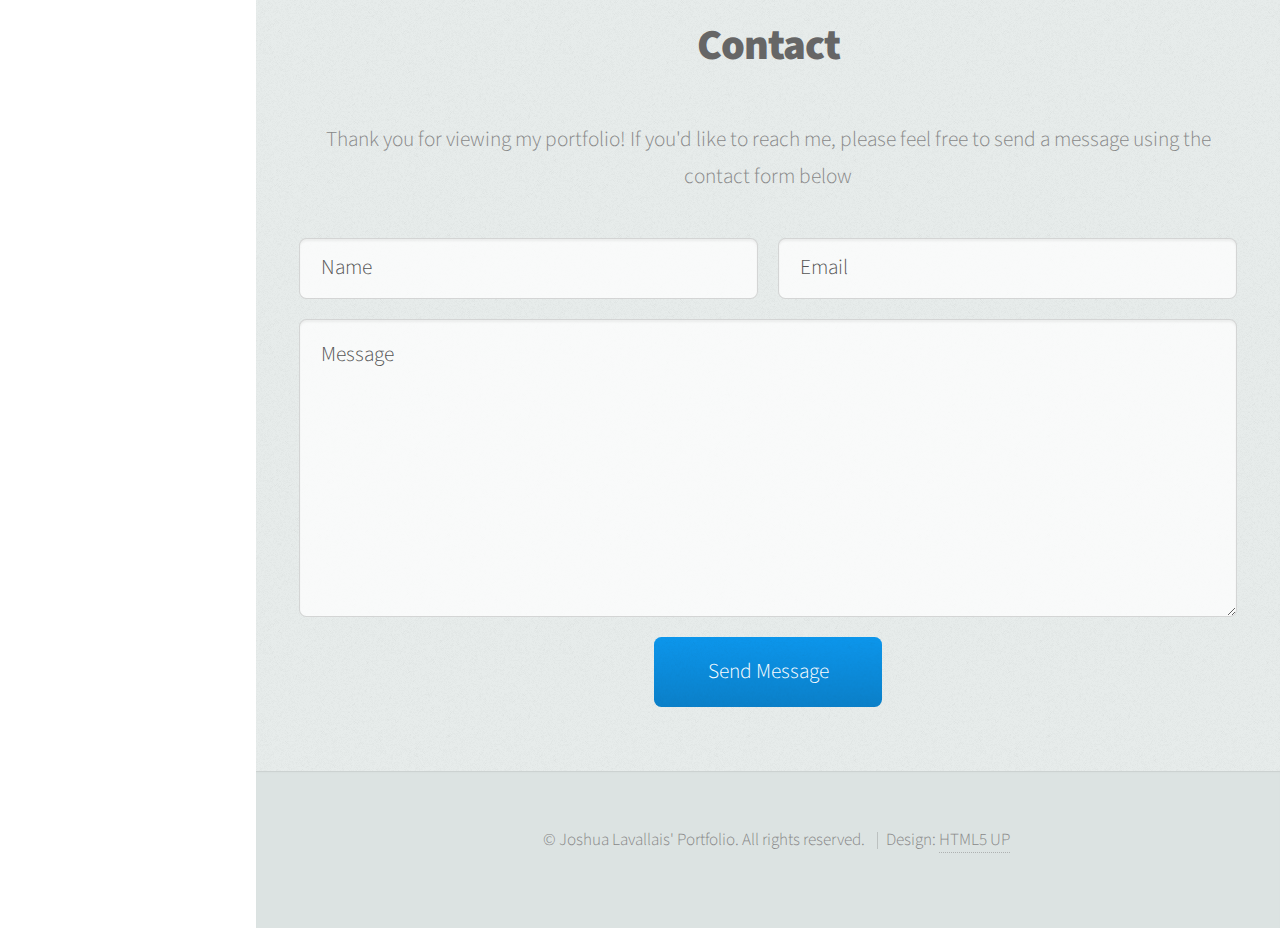
==== commit e58ff91d: "Updated text on homepage." ====
--- a/index.html
+++ b/index.html
@@ -63,7 +63,7 @@
 							<header>
 								<h2 class="alt">Welcome to the Front End Web Developer Portfolio</h2>
 									<h2>of Joshua Lavallais.</h2>
-								<p>Below are front end web development projects I have built.</p>
+								<p>Below are mobile responsive front end web development projects I have built.</p>
 								<p>To view my portfolio, click the button below.</p>
 							</header>
 
@@ -82,8 +82,10 @@
 								<h2>My Portfolio</h2>
 							</header>
 
-							<p>To date, I currently work primarily with HTML5, CSS3, and JavaScript.</p>
+							<p>To date, I currently work primarily with HTML5, CSS3, CSS Grid, Flexbox.</p>
+							<p>I am currently learning JavaScript, and have inserted JavaScript practices into some of my creations.</p>
 							<p>Below are projects I have built, ranging from single page websites, to multipage websites.</p>
+							<p>All of my projects are mobile responsive.</p>
 
 							<div class="row">
 								<div class="col-4 col-12-mobile">
@@ -155,8 +157,9 @@
 
 								<p>I officially began my Front End Web Developer journey in January 2022, as I enrolled in Codecademy's Front End Web Developer course.</p>
 								
-								<p>To date, I currently work primarily with HTML5, CSS3, and JavaScript.</p>
-								<p>However, I plan to learn frameworks and other ancillary skills to improve as a Front End Web Developer.</p>
+								<p>To date, I work primarily with HTML5, CSS3, CSS Grid, Flexbox, and am currently learning JavaScript.</p>
+								
+								<p>However, I plan to learn frameworks, SASS, and other ancillary skills to improve as a Front End Web Developer.</p>
 
 						</div>
 					</section>
@@ -173,7 +176,7 @@
 
 							<form method="post" action="https://formsubmit.co/joshua.lavallais@yahoo.com" method="POST">
 								<div class="row">
-									<div class="col-6 col-12-mobile"><input type="text" name="name" placeholder="Name" /></div>
+									<div class="col-6 col-12-mobile"><input type="text" name="name" placeholder="Name" required/></div>
 									<div class="col-6 col-12-mobile"><input type="text" name="email" placeholder="Email" required/></div>
 									<input type="hidden" name="_next" value="https://joshuaj81.github.io/MYPORTFOLIO/thankyoupage.html">
 									<div class="col-12">
